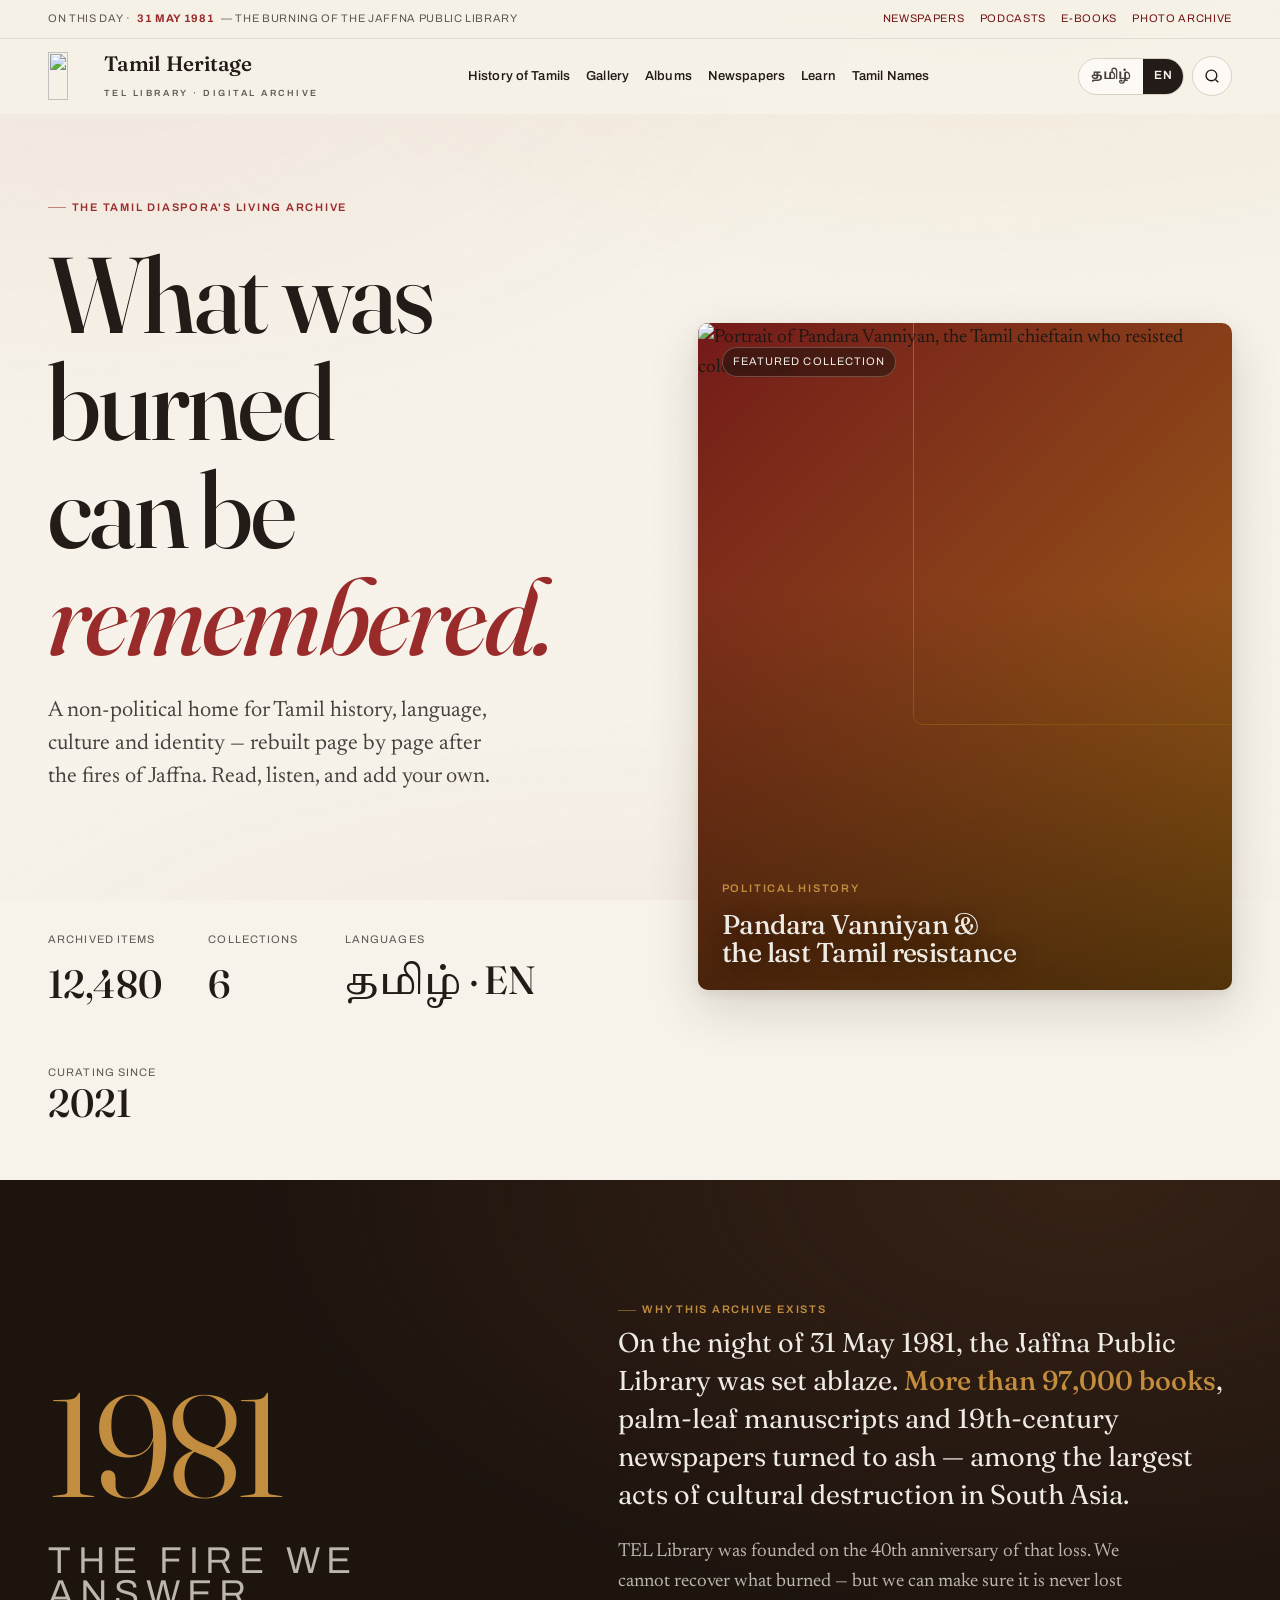
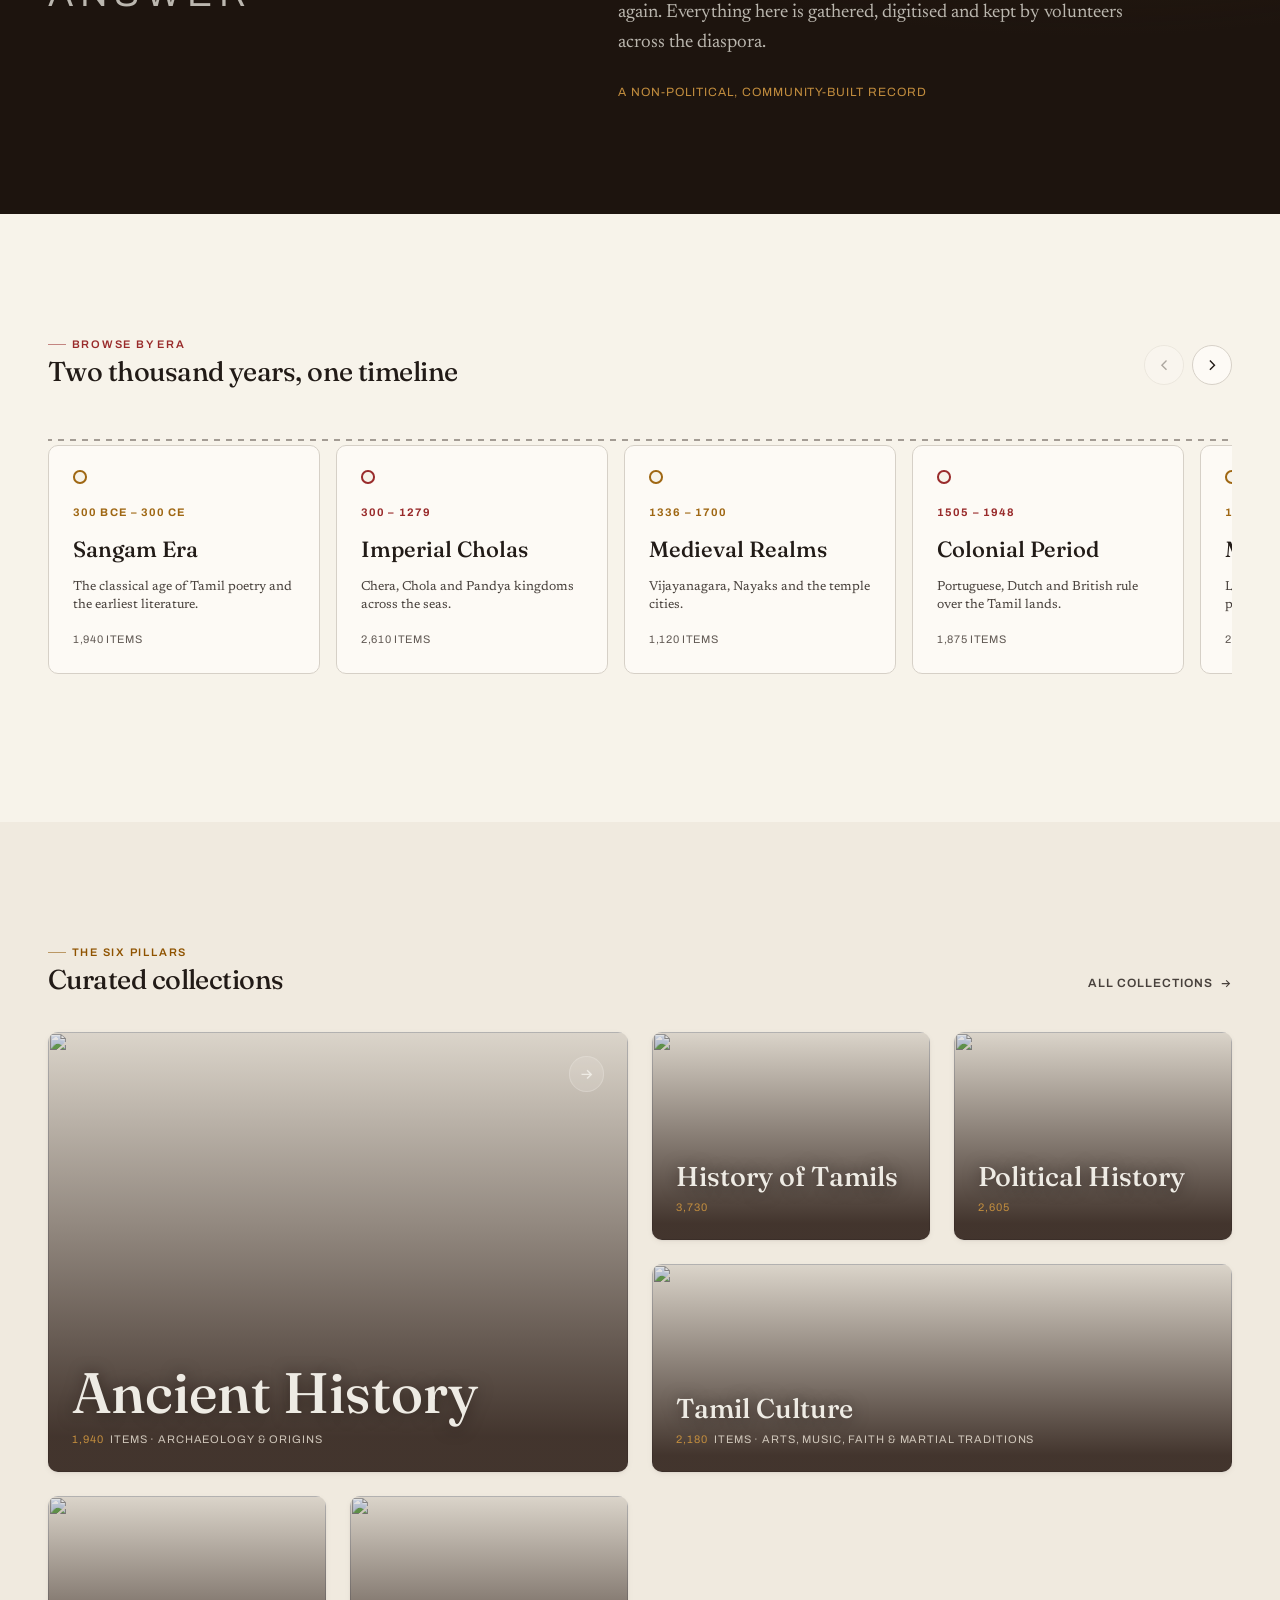
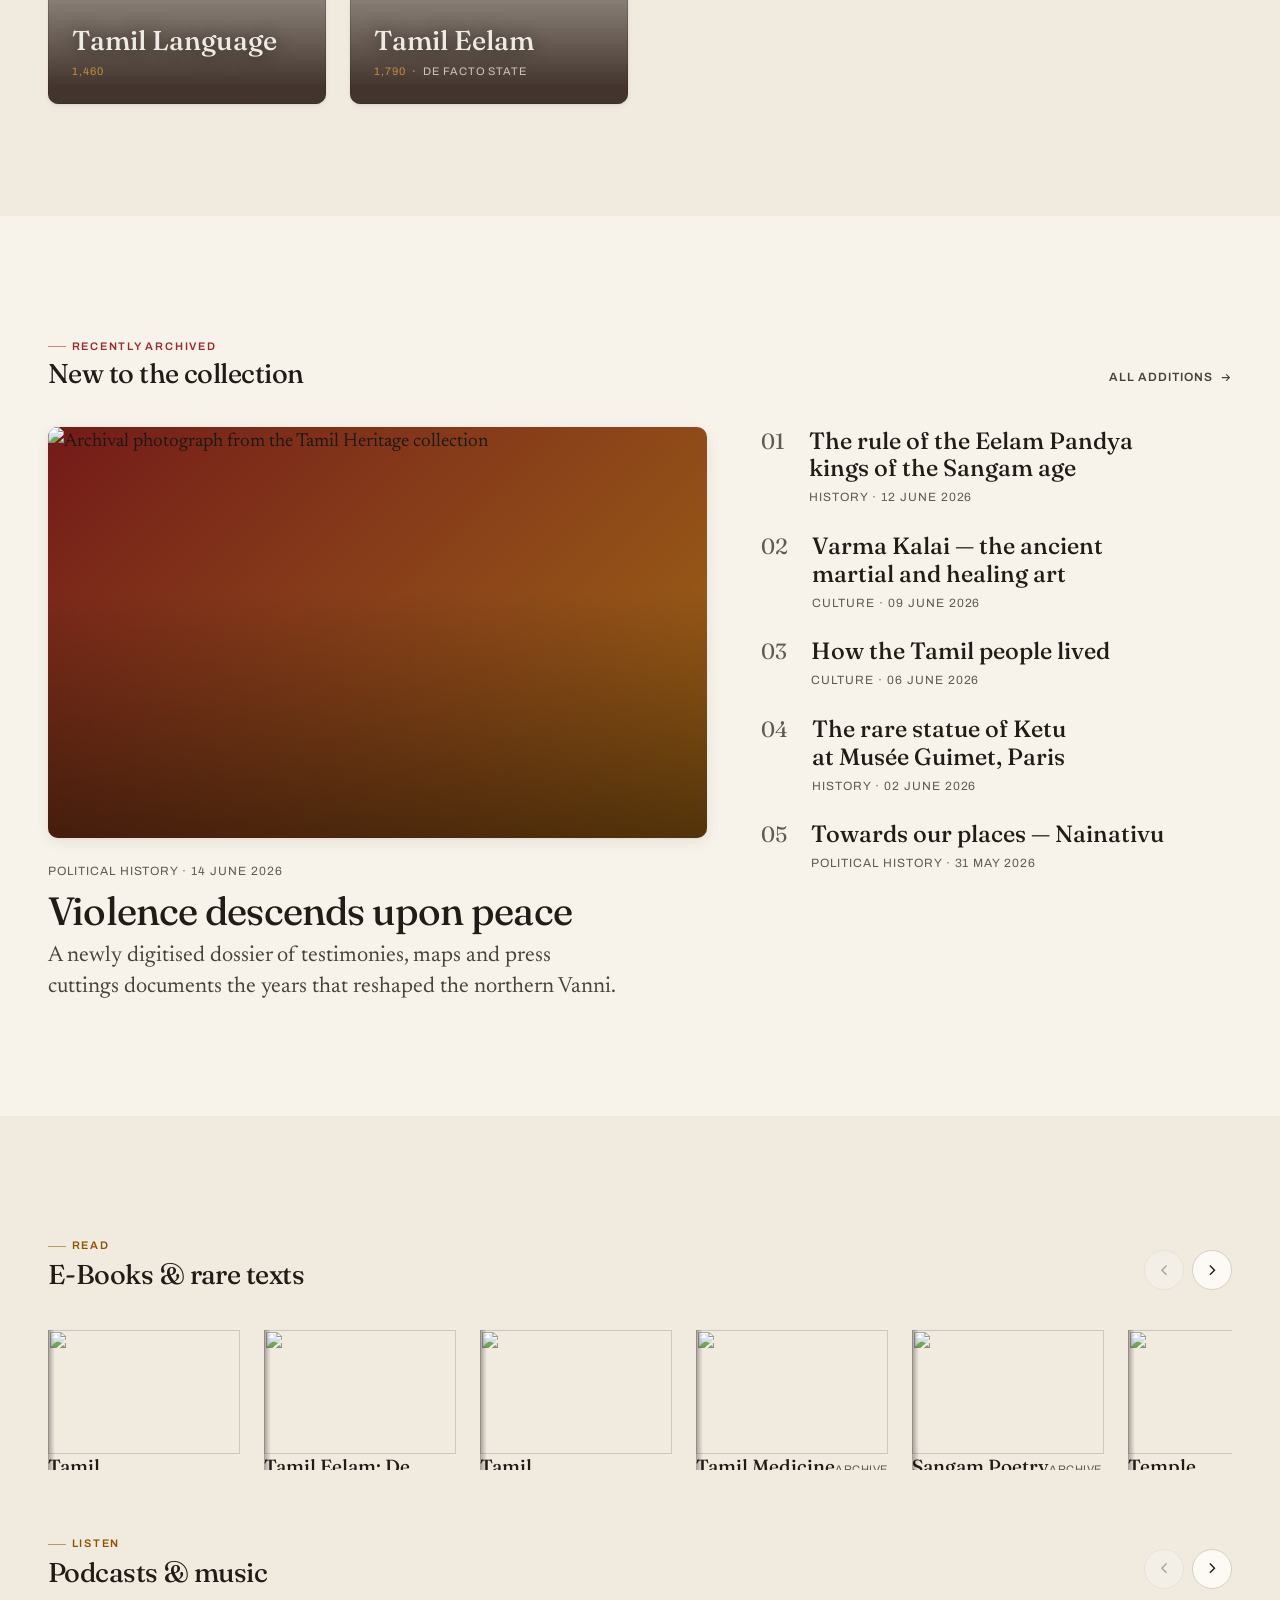
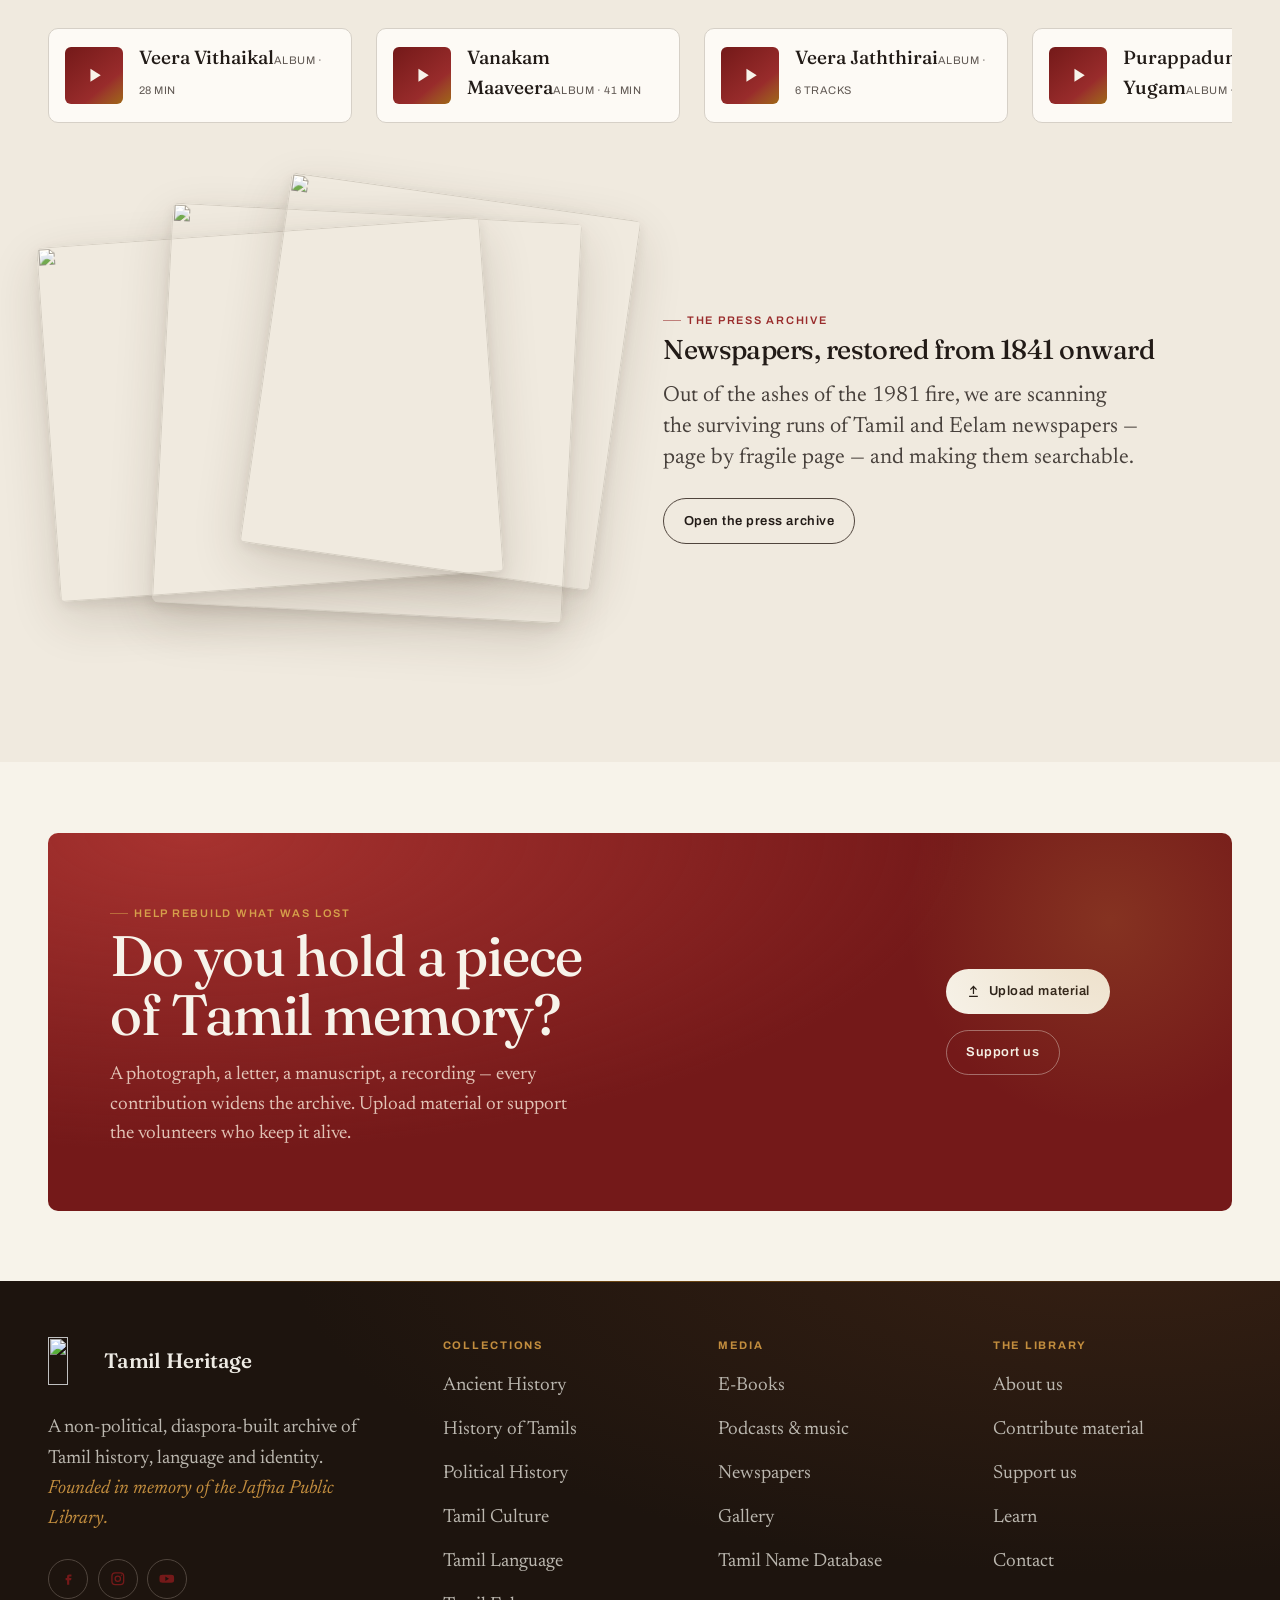
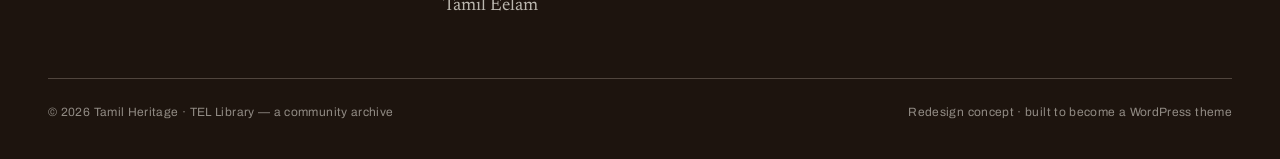
==== index.html @ 6fec3787 "feat: modern bilingual redesign of the Tamil Heritage archive - 8-page static prototype: home, artic" ====
<!DOCTYPE html>
<html lang="en">
<head>
<meta charset="UTF-8" />
<meta name="viewport" content="width=device-width, initial-scale=1" />
<title>Tamil Heritage — A Living Archive of Tamil Memory</title>
<meta name="description" content="TEL Library — the Tamil diaspora's digital archive of history, language, culture and identity. Rebuilding what was lost." />
<link rel="icon" href="https://telibrary.com/wp-content/uploads/2020/08/favicon.png" />

<link rel="preconnect" href="https://fonts.googleapis.com" />
<link rel="preconnect" href="https://fonts.gstatic.com" crossorigin />
<link href="https://fonts.googleapis.com/css2?family=Fraunces:ital,opsz,wght@0,9..144,300..600;1,9..144,300..600&family=Newsreader:ital,opsz,wght@0,6..72,300..500;1,6..72,300..500&family=Archivo:wght@500;600;700&family=Tiro+Tamil:ital@0;1&family=Catamaran:wght@400;500;600;700&display=swap" rel="stylesheet" />

<link rel="stylesheet" href="styles/tokens.css" />
<link rel="stylesheet" href="styles/typography.css" />
<link rel="stylesheet" href="styles/global.css" />
<link rel="stylesheet" href="styles/header.css" />
<link rel="stylesheet" href="styles/hero.css" />
<link rel="stylesheet" href="styles/timeline.css" />
<link rel="stylesheet" href="styles/collections.css" />
<link rel="stylesheet" href="styles/media.css" />
<link rel="stylesheet" href="styles/footer.css" />
<link rel="stylesheet" href="styles/i18n.css" />
</head>
<body data-title-key="home.title">
<a class="skip-link" href="#main">Skip to content</a>

<!-- ================= HEADER ================= -->
<header class="site-header" data-header>
  <div class="topbar">
    <div class="wrap-wide topbar__inner">
      <span class="topbar__today" data-i18n="topbar.today">On this day · <time datetime="1981-05-31">31 May 1981</time> — The burning of the Jaffna Public Library</span>
      <nav class="topbar__links" aria-label="Utility">
        <a href="newspapers.html" data-i18n="topbar.news">Newspapers</a>
        <a href="albums.html" data-i18n="topbar.pods">Podcasts</a>
        <a href="#" data-i18n="topbar.ebooks">E-Books</a>
        <a href="gallery.html" data-i18n="topbar.photos">Photo Archive</a>
      </nav>
    </div>
  </div>

  <div class="wrap-wide">
    <nav class="nav" aria-label="Primary">
      <a class="brand" href="index.html" aria-label="Tamil Heritage — home">
        <img class="brand__mark" src="https://telibrary.com/wp-content/uploads/2020/08/favicon.png" alt="" width="96" height="103" />
        <span>
          <span class="brand__name">Tamil&nbsp;Heritage</span>
          <span class="brand__sub" data-i18n="brand.sub">TEL Library · Digital Archive</span>
        </span>
      </a>

      <ul class="nav__menu" id="primary-menu" data-menu>
        <li><a class="nav__link" href="archive.html" data-i18n="nav.history">History of Tamils</a></li>
        <li><a class="nav__link" href="gallery.html" data-i18n="nav.gallery">Gallery</a></li>
        <li><a class="nav__link" href="albums.html" data-i18n="nav.albums">Albums</a></li>
        <li><a class="nav__link" href="newspapers.html" data-i18n="nav.news">Newspapers</a></li>
        <li><a class="nav__link" href="learn.html" data-i18n="nav.learn">Learn</a></li>
        <li><a class="nav__link" href="names.html" data-i18n="nav.names">Tamil&nbsp;Names</a></li>
      </ul>

      <div class="nav__tools">
        <div class="lang" data-lang aria-label="Language">
          <button type="button" data-set="ta" lang="ta" aria-pressed="false">தமிழ்</button>
          <button type="button" data-set="en" class="is-active" aria-pressed="true">EN</button>
        </div>
        <button class="icon-btn" type="button" aria-label="Search">
          <svg aria-hidden="true" focusable="false" viewBox="0 0 24 24" fill="none" stroke="currentColor" stroke-width="1.8"><circle cx="11" cy="11" r="7"/><path d="m20 20-3.5-3.5"/></svg>
        </button>
        <button class="icon-btn nav__burger" type="button" data-burger aria-label="Menu" aria-expanded="false" aria-controls="primary-menu">
          <svg aria-hidden="true" focusable="false" viewBox="0 0 24 24" fill="none" stroke="currentColor" stroke-width="1.8"><path d="M4 7h16M4 12h16M4 17h16"/></svg>
        </button>
      </div>
    </nav>
  </div>
</header>
<div class="nav-scrim" data-scrim aria-hidden="true"></div>

<main id="main">

  <!-- ================= HERO ================= -->
  <section class="hero" aria-labelledby="hero-heading">
    <div class="wrap-wide hero__grid">
      <div class="hero__content">
        <p class="kicker hero__eyebrow" data-reveal data-i18n="hero.kicker">The Tamil diaspora's living archive</p>
        <h1 class="hero__title" id="hero-heading" data-reveal data-reveal-delay="60" data-i18n="hero.title">What was burned<br />can be <span class="accent">remembered.</span></h1>
        <p class="hero__lede" data-reveal data-reveal-delay="140" data-i18n="hero.lede">A non-political home for Tamil history, language, culture and identity — rebuilt page by page after the fires of Jaffna. Read, listen, and add your own.</p>
        <div class="hero__actions" data-reveal data-reveal-delay="200">
          <a class="btn btn--maroon" href="archive.html">
            <span data-i18n="hero.cta1">Explore the archive</span>
            <svg aria-hidden="true" focusable="false" viewBox="0 0 24 24" fill="none" stroke="currentColor" stroke-width="2"><path d="M5 12h14M13 6l6 6-6 6"/></svg>
          </a>
          <a class="btn btn--ghost" href="#contribute" data-i18n="hero.cta2">Contribute material</a>
        </div>
        <dl class="hero__stats" data-reveal data-reveal-delay="260">
          <div class="stat"><dt class="stat__label" data-i18n="stat.items">Archived items</dt><dd class="stat__num">12,480</dd></div>
          <div class="stat"><dt class="stat__label" data-i18n="stat.coll">Collections</dt><dd class="stat__num">6</dd></div>
          <div class="stat"><dt class="stat__label" data-i18n="stat.langs">Languages</dt><dd class="stat__num"><span lang="ta">தமிழ்</span> · EN</dd></div>
          <div class="stat"><dt class="stat__label" data-i18n="stat.since">Curating since</dt><dd class="stat__num">2021</dd></div>
        </dl>
      </div>

      <figure class="hero__feature" data-reveal data-reveal-delay="120">
        <div class="fig hero__fig">
          <span class="hero__badge" data-i18n="hero.badge">Featured collection</span>
          <img src="https://telibrary.com/wp-content/uploads/2025/10/Pandaravanniyan-1024x703.png"
               alt="Portrait of Pandara Vanniyan, the Tamil chieftain who resisted colonial rule"
               width="1024" height="703" fetchpriority="high" />
          <figcaption class="hero__caption">
            <span class="kicker kicker--bare" data-i18n="hero.feat.kicker">Political History</span>
            <h2 data-i18n="hero.feat.title">Pandara Vanniyan &amp; the last Tamil resistance</h2>
          </figcaption>
        </div>
      </figure>
    </div>
  </section>

  <!-- ================= MISSION / ORIGIN ================= -->
  <section class="section band-ink mission" aria-labelledby="mission-heading">
    <div class="wrap mission__inner">
      <p class="mission__year" aria-hidden="true">1981<span data-i18n="mission.sub">The fire we answer</span></p>
      <div>
        <p class="kicker" style="color:var(--ochre)" data-i18n="mission.kicker">Why this archive exists</p>
        <blockquote class="mission__quote" id="mission-heading" data-reveal data-i18n="mission.quote">
          On the night of 31 May 1981, the Jaffna Public Library was set ablaze.
          <strong>More than 97,000 books</strong>, palm-leaf manuscripts and 19th-century
          newspapers turned to ash — among the largest acts of cultural destruction in South Asia.
        </blockquote>
        <p class="mission__text" data-reveal data-reveal-delay="120" data-i18n="mission.text">
          TEL Library was founded on the 40th anniversary of that loss. We cannot recover
          what burned — but we can make sure it is never lost again. Everything here is
          gathered, digitised and kept by volunteers across the diaspora.
        </p>
        <p class="mission__cite" data-reveal data-reveal-delay="180" data-i18n="mission.cite">A non-political, community-built record</p>
      </div>
    </div>
  </section>

  <!-- ================= TIMELINE ================= -->
  <section class="section timeline wrap-wide" aria-labelledby="timeline-heading">
    <div class="section-head timeline__head">
      <div>
        <p class="kicker" data-i18n="tl.kicker">Browse by era</p>
        <h2 class="section-head__title" id="timeline-heading" data-i18n="tl.title">Two thousand years, one timeline</h2>
      </div>
      <div class="timeline__controls">
        <button class="icon-btn" type="button" data-rail-prev="eras" aria-label="Earlier eras"><svg aria-hidden="true" focusable="false" viewBox="0 0 24 24" fill="none" stroke="currentColor" stroke-width="1.8"><path d="M15 6l-6 6 6 6"/></svg></button>
        <button class="icon-btn" type="button" data-rail-next="eras" aria-label="Later eras"><svg aria-hidden="true" focusable="false" viewBox="0 0 24 24" fill="none" stroke="currentColor" stroke-width="1.8"><path d="M9 6l6 6-6 6"/></svg></button>
      </div>
    </div>

    <div class="timeline__track" data-rail="eras" tabindex="0" aria-label="Chronology of Tamil history">
      <span class="timeline__rail" aria-hidden="true"></span>
      <a class="era" href="archive.html"><span class="era__dot"></span><span class="era__years">300 BCE – 300 CE</span><span class="era__name" data-i18n="era.sangam.n">Sangam Era</span><span class="era__desc" data-i18n="era.sangam.d">The classical age of Tamil poetry and the earliest literature.</span><span class="era__count">1,940 <span data-i18n="era.items">items</span></span></a>
      <a class="era" href="archive.html"><span class="era__dot"></span><span class="era__years">300 – 1279</span><span class="era__name" data-i18n="era.chola.n">Imperial Cholas</span><span class="era__desc" data-i18n="era.chola.d">Chera, Chola and Pandya kingdoms across the seas.</span><span class="era__count">2,610 <span data-i18n="era.items">items</span></span></a>
      <a class="era" href="archive.html"><span class="era__dot"></span><span class="era__years">1336 – 1700</span><span class="era__name" data-i18n="era.med.n">Medieval Realms</span><span class="era__desc" data-i18n="era.med.d">Vijayanagara, Nayaks and the temple cities.</span><span class="era__count">1,120 <span data-i18n="era.items">items</span></span></a>
      <a class="era" href="archive.html"><span class="era__dot"></span><span class="era__years">1505 – 1948</span><span class="era__name" data-i18n="era.col.n">Colonial Period</span><span class="era__desc" data-i18n="era.col.d">Portuguese, Dutch and British rule over the Tamil lands.</span><span class="era__count">1,875 <span data-i18n="era.items">items</span></span></a>
      <a class="era" href="archive.html"><span class="era__dot"></span><span class="era__years">1948 – present</span><span class="era__name" data-i18n="era.modern.n">Modern Tamil Nadu</span><span class="era__desc" data-i18n="era.modern.d">Language movements, cinema, politics and renaissance.</span><span class="era__count">2,330 <span data-i18n="era.items">items</span></span></a>
      <a class="era" href="archive.html"><span class="era__dot"></span><span class="era__years">1976 – 2009</span><span class="era__name" data-i18n="era.eelam.n">Tamil Eelam</span><span class="era__desc" data-i18n="era.eelam.d">The de facto state, the conflict and the diaspora.</span><span class="era__count">2,605 <span data-i18n="era.items">items</span></span></a>
    </div>
  </section>

  <!-- ================= COLLECTIONS (BENTO) ================= -->
  <section class="section band-paper-2" aria-labelledby="coll-heading">
    <div class="wrap-wide">
      <div class="section-head">
        <div>
          <p class="kicker kicker--ochre" data-i18n="coll.kicker">The six pillars</p>
          <h2 class="section-head__title" id="coll-heading" data-i18n="coll.title">Curated collections</h2>
        </div>
        <a class="see-all" href="archive.html"><span data-i18n="coll.all">All collections</span><svg aria-hidden="true" focusable="false" viewBox="0 0 24 24" fill="none" stroke="currentColor" stroke-width="2"><path d="M5 12h14M13 6l6 6-6 6"/></svg></a>
      </div>

      <div class="collections">
        <a class="coll coll--feature" href="archive.html" data-reveal>
          <span class="coll__bg"><img src="https://telibrary.com/wp-content/uploads/2025/05/te1-1024x683.jpg" alt="" loading="lazy" width="1024" height="683" /></span>
          <span class="coll__arrow"><svg aria-hidden="true" focusable="false" viewBox="0 0 24 24" fill="none" stroke="currentColor" stroke-width="2"><path d="M5 12h14M13 6l6 6-6 6"/></svg></span>
          <span class="coll__name" data-i18n="coll.ancient.n">Ancient History</span>
          <span class="coll__meta"><span class="coll__count">1,940</span> <span data-i18n="coll.ancient.m">items · Archaeology &amp; origins</span></span>
        </a>
        <a class="coll" href="archive.html" data-reveal data-reveal-delay="80">
          <span class="coll__bg"><img src="https://telibrary.com/wp-content/uploads/2025/06/te1-10-1024x683.jpg" alt="" loading="lazy" width="1024" height="683" /></span>
          <span class="coll__name" data-i18n="coll.history.n">History of Tamils</span>
          <span class="coll__meta"><span class="coll__count">3,730</span></span>
        </a>
        <a class="coll" href="archive.html" data-reveal data-reveal-delay="120">
          <span class="coll__bg"><img src="https://telibrary.com/wp-content/uploads/2022/03/te-defacto.jpg" alt="" loading="lazy" width="900" height="600" /></span>
          <span class="coll__name" data-i18n="coll.political.n">Political History</span>
          <span class="coll__meta"><span class="coll__count">2,605</span></span>
        </a>
        <a class="coll coll--wide" href="archive.html" data-reveal data-reveal-delay="160">
          <span class="coll__bg"><img src="https://telibrary.com/wp-content/uploads/2022/03/mathangal.jpg" alt="" loading="lazy" width="900" height="600" /></span>
          <span class="coll__name" data-i18n="coll.culture.n">Tamil Culture</span>
          <span class="coll__meta"><span class="coll__count">2,180</span> <span data-i18n="coll.culture.m">items · Arts, music, faith &amp; martial traditions</span></span>
        </a>
        <a class="coll" href="archive.html" data-reveal data-reveal-delay="120">
          <span class="coll__bg"><img src="https://telibrary.com/wp-content/uploads/2026/01/te2-2-1024x683.jpg" alt="" loading="lazy" width="1024" height="683" /></span>
          <span class="coll__name" data-i18n="coll.language.n">Tamil Language</span>
          <span class="coll__meta"><span class="coll__count">1,460</span></span>
        </a>
        <a class="coll" href="archive.html" data-reveal data-reveal-delay="80">
          <span class="coll__bg"><img src="https://telibrary.com/wp-content/uploads/2022/03/geo.jpg" alt="" loading="lazy" width="900" height="600" /></span>
          <span class="coll__name" data-i18n="coll.eelam.n">Tamil Eelam</span>
          <span class="coll__meta"><span class="coll__count">1,790</span> · <span data-i18n="coll.eelam.m">De facto state</span></span>
        </a>
      </div>
    </div>
  </section>

  <!-- ================= LATEST ADDITIONS ================= -->
  <section class="section wrap-wide latest" aria-labelledby="latest-heading">
    <div class="section-head">
      <div>
        <p class="kicker" data-i18n="latest.kicker">Recently archived</p>
        <h2 class="section-head__title" id="latest-heading" data-i18n="latest.title">New to the collection</h2>
      </div>
      <a class="see-all" href="archive.html"><span data-i18n="latest.all">All additions</span><svg aria-hidden="true" focusable="false" viewBox="0 0 24 24" fill="none" stroke="currentColor" stroke-width="2"><path d="M5 12h14M13 6l6 6-6 6"/></svg></a>
    </div>

    <div class="latest__grid">
      <a class="latest-lead hovers" href="article.html" data-reveal>
        <div class="fig"><img src="https://telibrary.com/wp-content/uploads/2026/01/te2-2-768x512.jpg" alt="Archival photograph from the Tamil Heritage collection" loading="lazy" width="768" height="512" /></div>
        <p class="meta" data-i18n="latest.lead.k">Political History · 14 June 2026</p>
        <h3 data-i18n="latest.lead.t">Violence descends upon peace</h3>
        <p class="dek" data-i18n="latest.lead.d">A newly digitised dossier of testimonies, maps and press cuttings documents the years that reshaped the northern Vanni.</p>
      </a>

      <ol class="latest-list">
        <li><a class="latest-item" href="article.html"><span class="latest-item__no">01</span><span><h4 data-i18n="latest.1">The rule of the Eelam Pandya kings of the Sangam age</h4><p class="meta" data-i18n="latest.1m">History · 12 June 2026</p></span></a></li>
        <li><a class="latest-item" href="article.html"><span class="latest-item__no">02</span><span><h4 data-i18n="latest.2">Varma Kalai — the ancient martial and healing art</h4><p class="meta" data-i18n="latest.2m">Culture · 09 June 2026</p></span></a></li>
        <li><a class="latest-item" href="article.html"><span class="latest-item__no">03</span><span><h4 data-i18n="latest.3">How the Tamil people lived</h4><p class="meta" data-i18n="latest.3m">Culture · 06 June 2026</p></span></a></li>
        <li><a class="latest-item" href="article.html"><span class="latest-item__no">04</span><span><h4 data-i18n="latest.4">The rare statue of Ketu at Musée Guimet, Paris</h4><p class="meta" data-i18n="latest.4m">History · 02 June 2026</p></span></a></li>
        <li><a class="latest-item" href="article.html"><span class="latest-item__no">05</span><span><h4 data-i18n="latest.5">Towards our places — Nainativu</h4><p class="meta" data-i18n="latest.5m">Political History · 31 May 2026</p></span></a></li>
      </ol>
    </div>
  </section>

  <!-- ================= MEDIA SHELVES ================= -->
  <section class="section band-paper-2" aria-labelledby="media-heading">
    <div class="wrap-wide">
      <h2 class="visually-hidden" id="media-heading">Media library</h2>

      <!-- E-books -->
      <div class="shelf">
        <div class="section-head">
          <div><p class="kicker kicker--ochre" data-i18n="media.read.k">Read</p><h3 class="section-head__title" data-i18n="media.read.t">E-Books &amp; rare texts</h3></div>
          <div class="timeline__controls">
            <button class="icon-btn" type="button" data-rail-prev="books" aria-label="Previous books"><svg aria-hidden="true" focusable="false" viewBox="0 0 24 24" fill="none" stroke="currentColor" stroke-width="1.8"><path d="M15 6l-6 6 6 6"/></svg></button>
            <button class="icon-btn" type="button" data-rail-next="books" aria-label="More books"><svg aria-hidden="true" focusable="false" viewBox="0 0 24 24" fill="none" stroke="currentColor" stroke-width="1.8"><path d="M9 6l6 6-6 6"/></svg></button>
          </div>
        </div>
        <div class="rail" data-rail="books" tabindex="0" aria-label="E-books">
          <a class="book" href="article.html"><span class="book__cover"><img src="https://telibrary.com/wp-content/uploads/2022/03/mathangal.jpg" alt="" loading="lazy" /></span><span class="book__title" data-i18n="book.1.t">Tamil Genocide</span><span class="book__author" data-i18n="book.author">Archive Series</span></a>
          <a class="book" href="article.html"><span class="book__cover"><img src="https://telibrary.com/wp-content/uploads/2022/03/te-defacto.jpg" alt="" loading="lazy" /></span><span class="book__title" data-i18n="book.2.t">Tamil Eelam: De Facto State</span><span class="book__author" data-i18n="book.author">Archive Series</span></a>
          <a class="book" href="article.html"><span class="book__cover"><img src="https://telibrary.com/wp-content/uploads/2026/01/4-3.jpeg" alt="" loading="lazy" /></span><span class="book__title" data-i18n="book.3.t">Tamil Literature</span><span class="book__author" data-i18n="book.author">Archive Series</span></a>
          <a class="book" href="article.html"><span class="book__cover"><img src="https://telibrary.com/wp-content/uploads/2022/04/5.jpg" alt="" loading="lazy" /></span><span class="book__title" data-i18n="book.4.t">Tamil Medicine</span><span class="book__author" data-i18n="book.author">Archive Series</span></a>
          <a class="book" href="article.html"><span class="book__cover"><img src="https://telibrary.com/wp-content/uploads/2022/04/10.jpg" alt="" loading="lazy" /></span><span class="book__title" data-i18n="book.5.t">Sangam Poetry</span><span class="book__author" data-i18n="book.author">Archive Series</span></a>
          <a class="book" href="article.html"><span class="book__cover"><img src="https://telibrary.com/wp-content/uploads/2022/03/2-1.jpg" alt="" loading="lazy" /></span><span class="book__title" data-i18n="book.6.t">Temple Inscriptions</span><span class="book__author" data-i18n="book.author">Archive Series</span></a>
        </div>
      </div>

      <!-- Audio -->
      <div class="shelf">
        <div class="section-head">
          <div><p class="kicker kicker--ochre" data-i18n="media.listen.k">Listen</p><h3 class="section-head__title" data-i18n="media.listen.t">Podcasts &amp; music</h3></div>
          <div class="timeline__controls">
            <button class="icon-btn" type="button" data-rail-prev="audio" aria-label="Previous audio"><svg aria-hidden="true" focusable="false" viewBox="0 0 24 24" fill="none" stroke="currentColor" stroke-width="1.8"><path d="M15 6l-6 6 6 6"/></svg></button>
            <button class="icon-btn" type="button" data-rail-next="audio" aria-label="More audio"><svg aria-hidden="true" focusable="false" viewBox="0 0 24 24" fill="none" stroke="currentColor" stroke-width="1.8"><path d="M9 6l6 6-6 6"/></svg></button>
          </div>
        </div>
        <div class="rail" data-rail="audio" tabindex="0" aria-label="Podcasts and music">
          <a class="audio" href="article.html"><span class="audio__art"><svg aria-hidden="true" focusable="false" viewBox="0 0 24 24" fill="currentColor"><path d="M8 5v14l11-7z"/></svg></span><span><span class="audio__title" data-i18n="audio.1">Veera Vithaikal</span><span class="audio__sub"><span data-i18n="audio.sub">Album</span> · 28 min</span></span></a>
          <a class="audio" href="article.html"><span class="audio__art"><svg aria-hidden="true" focusable="false" viewBox="0 0 24 24" fill="currentColor"><path d="M8 5v14l11-7z"/></svg></span><span><span class="audio__title" data-i18n="audio.2">Vanakam Maaveera</span><span class="audio__sub"><span data-i18n="audio.sub">Album</span> · 41 min</span></span></a>
          <a class="audio" href="article.html"><span class="audio__art"><svg aria-hidden="true" focusable="false" viewBox="0 0 24 24" fill="currentColor"><path d="M8 5v14l11-7z"/></svg></span><span><span class="audio__title" data-i18n="audio.3">Veera Jaththirai</span><span class="audio__sub"><span data-i18n="audio.sub">Album</span> · 6 tracks</span></span></a>
          <a class="audio" href="article.html"><span class="audio__art"><svg aria-hidden="true" focusable="false" viewBox="0 0 24 24" fill="currentColor"><path d="M8 5v14l11-7z"/></svg></span><span><span class="audio__title" data-i18n="audio.4">Purappadum Puthu Yugam</span><span class="audio__sub"><span data-i18n="audio.sub">Album</span> · 19 min</span></span></a>
        </div>
      </div>

      <!-- Newspapers feature -->
      <div class="shelf">
        <div class="press">
          <div class="press__stack" aria-hidden="true">
            <span class="press__sheet"><img src="https://telibrary.com/wp-content/uploads/2025/04/1-768x358.png" alt="" loading="lazy" /></span>
            <span class="press__sheet"><img src="https://telibrary.com/wp-content/uploads/2025/05/te1-768x512.jpg" alt="" loading="lazy" /></span>
            <span class="press__sheet"><img src="https://telibrary.com/wp-content/uploads/2026/01/te2-2-768x512.jpg" alt="" loading="lazy" /></span>
          </div>
          <div>
            <p class="kicker" data-i18n="press.k">The press archive</p>
            <h3 class="section-head__title" data-i18n="press.t">Newspapers, restored from 1841 onward</h3>
            <p class="dek" style="margin-block:1rem 1.5rem;max-inline-size:46ch" data-i18n="press.d">
              Out of the ashes of the 1981 fire, we are scanning the surviving runs of Tamil
              and Eelam newspapers — page by fragile page — and making them searchable.
            </p>
            <a class="btn btn--ghost" href="archive.html" data-i18n="press.btn">Open the press archive</a>
          </div>
        </div>
      </div>
    </div>
  </section>

  <!-- ================= CONTRIBUTE ================= -->
  <section class="section-tight wrap" id="contribute" aria-labelledby="contribute-heading">
    <div class="contribute" data-reveal>
      <div>
        <p class="kicker" data-i18n="contrib.k">Help rebuild what was lost</p>
        <h2 class="contribute__title" id="contribute-heading" data-i18n="contrib.t">Do you hold a piece of Tamil memory?</h2>
        <p class="contribute__text" data-i18n="contrib.d">
          A photograph, a letter, a manuscript, a recording — every contribution widens the
          archive. Upload material or support the volunteers who keep it alive.
        </p>
      </div>
      <div class="contribute__actions">
        <a class="btn btn--on-dark" href="#">
          <svg aria-hidden="true" focusable="false" viewBox="0 0 24 24" fill="none" stroke="currentColor" stroke-width="2"><path d="M12 16V4M7 9l5-5 5 5M5 20h14"/></svg>
          <span data-i18n="contrib.up">Upload material</span>
        </a>
        <a class="btn btn--ghost" href="#" style="--btn-fg:var(--paper);border-color:oklch(94% 0.01 85 / 0.4)" data-i18n="contrib.sup">Support us</a>
      </div>
    </div>
  </section>

</main>

<!-- ================= FOOTER ================= -->
<footer class="site-footer">
  <div class="wrap-wide footer__grid">
    <div class="footer__brand">
      <a class="brand" href="index.html">
        <img class="brand__mark" src="https://telibrary.com/wp-content/uploads/2020/08/favicon.png" alt="" width="96" height="103" />
        <span class="brand__name" style="color:var(--on-dark)">Tamil Heritage</span>
      </a>
      <p class="footer__mission" data-i18n="foot.mission">A non-political, diaspora-built archive of Tamil history, language and identity. <em>Founded in memory of the Jaffna Public Library.</em></p>
      <div class="footer__social">
        <a href="#" aria-label="Facebook"><svg aria-hidden="true" focusable="false" viewBox="0 0 24 24" fill="currentColor"><path d="M14 9h3V6h-3c-2 0-3 1-3 3v2H9v3h2v6h3v-6h2.5l.5-3H14V9z"/></svg></a>
        <a href="#" aria-label="Instagram"><svg aria-hidden="true" focusable="false" viewBox="0 0 24 24" fill="none" stroke="currentColor" stroke-width="1.8"><rect x="4" y="4" width="16" height="16" rx="4.5"/><circle cx="12" cy="12" r="3.6"/><circle cx="17" cy="7" r="1" fill="currentColor" stroke="none"/></svg></a>
        <a href="#" aria-label="YouTube"><svg aria-hidden="true" focusable="false" viewBox="0 0 24 24" fill="currentColor"><path d="M22 12c0-2.3-.2-3.5-.5-4-.3-.6-.9-1-1.5-1.2C18.6 6.5 12 6.5 12 6.5s-6.6 0-8 .3C3.4 7 2.8 7.4 2.5 8c-.3.5-.5 1.7-.5 4s.2 3.5.5 4c.3.6.9 1 1.5 1.2 1.4.3 8 .3 8 .3s6.6 0 8-.3c.6-.2 1.2-.6 1.5-1.2.3-.5.5-1.7.5-4zM10 15V9l5 3-5 3z"/></svg></a>
      </div>
    </div>

    <nav class="footer__col" aria-label="Collections">
      <h4 data-i18n="foot.coll">Collections</h4>
      <ul>
        <li><a href="archive.html" data-i18n="coll.ancient.n">Ancient History</a></li>
        <li><a href="archive.html" data-i18n="coll.history.n">History of Tamils</a></li>
        <li><a href="archive.html" data-i18n="coll.political.n">Political History</a></li>
        <li><a href="archive.html" data-i18n="coll.culture.n">Tamil Culture</a></li>
        <li><a href="archive.html" data-i18n="coll.language.n">Tamil Language</a></li>
        <li><a href="archive.html" data-i18n="coll.eelam.n">Tamil Eelam</a></li>
      </ul>
    </nav>

    <nav class="footer__col" aria-label="Media">
      <h4 data-i18n="foot.media">Media</h4>
      <ul>
        <li><a href="#" data-i18n="topbar.ebooks">E-Books</a></li>
        <li><a href="albums.html" data-i18n="media.listen.t">Podcasts &amp; Music</a></li>
        <li><a href="newspapers.html" data-i18n="nav.news">Newspapers</a></li>
        <li><a href="gallery.html" data-i18n="nav.gallery">Photo Archive</a></li>
        <li><a href="names.html" data-i18n="foot.names">Tamil Name Database</a></li>
      </ul>
    </nav>

    <nav class="footer__col" aria-label="About">
      <h4 data-i18n="foot.lib">The Library</h4>
      <ul>
        <li><a href="#" data-i18n="foot.about">About us</a></li>
        <li><a href="#contribute" data-i18n="foot.contrib">Contribute material</a></li>
        <li><a href="#" data-i18n="contrib.sup">Support us</a></li>
        <li><a href="learn.html" data-i18n="nav.learn">Learn</a></li>
        <li><a href="#" data-i18n="foot.contact">Contact</a></li>
      </ul>
    </nav>
  </div>

  <div class="wrap-wide footer__bottom">
    <span data-i18n="foot.bottom1">© 2026 Tamil Heritage · TEL Library — a community archive</span>
    <span data-i18n="foot.bottom2">Redesign concept · built to become a WordPress theme</span>
  </div>
</footer>

<script src="scripts/i18n.js" defer></script>
<script src="scripts/nav.js" defer></script>
<script src="scripts/rail.js" defer></script>
<script src="scripts/reveal.js" defer></script>
</body>
</html>
---- styles/tokens.css ----
/* ============================================================
   TEL Library — Design Tokens
   Direction: "Digital archive / editorial museum"
   Warm archival paper, deep ink, memorial maroon, heritage ochre.
   ============================================================ */

:root {
  /* ---- Color: surfaces (warm parchment) ---- */
  --paper:        oklch(96.5% 0.013 85);   /* base background */
  --paper-2:      oklch(93.8% 0.016 82);   /* recessed band */
  --paper-3:      oklch(91.5% 0.018 80);   /* deeper band */
  --raised:       oklch(98.6% 0.008 88);   /* cards / raised */
  --ink-surface:  oklch(20% 0.018 55);     /* dark editorial band */
  /* translucent parchment for sticky / blurred surfaces */
  --paper-82:     oklch(96.5% 0.013 85 / 0.82);
  --paper-92:     oklch(96.5% 0.013 85 / 0.92);
  --paper-94:     oklch(96.5% 0.013 85 / 0.94);

  /* ---- Color: ink (text) ---- */
  --ink:        oklch(23% 0.014 55);   /* primary text */
  --ink-soft:   oklch(38% 0.013 55);   /* secondary text */
  --ink-faint:  oklch(47% 0.013 55);   /* meta / captions (AA-safe on recessed) */
  --on-dark:    oklch(94% 0.010 85);   /* text on ink surfaces */
  --on-dark-soft: oklch(78% 0.012 80);

  /* ---- Color: lines ---- */
  --line:       oklch(86% 0.014 75);
  --line-soft:  oklch(90% 0.012 78);
  --line-dark:  oklch(40% 0.02 60);

  /* ---- Color: accents (semantic) ---- */
  --maroon:      oklch(46% 0.145 25);  /* memorial / primary */
  --maroon-deep: oklch(37% 0.125 26);
  --maroon-tint: oklch(94% 0.030 30);
  --ochre:       oklch(68% 0.115 74);  /* heritage / media — fills */
  --ochre-deep:  oklch(56% 0.115 70);
  --ochre-label: oklch(50% 0.12 68);   /* ochre TEXT — AA on parchment */
  --ochre-tint:  oklch(93% 0.038 80);
  --teal-deep:   oklch(38% 0.06 224);  /* name-card male tag */

  /* ---- Typography: families ---- */
  --font-display: "Fraunces", "Hoefler Text", Georgia, serif;
  --font-body:    "Newsreader", Georgia, "Times New Roman", serif;
  --font-ui:      "Archivo", ui-sans-serif, system-ui, sans-serif;
  --font-tamil:    "Tiro Tamil", "Noto Serif Tamil", "Latha", serif;
  --font-tamil-ui: "Catamaran", "Noto Sans Tamil", ui-sans-serif, system-ui, sans-serif;

  /* ---- Typography: fluid scale ---- */
  --text-2xs:  0.6875rem;                                   /* 11px labels */
  --text-xs:   0.75rem;                                     /* 12px */
  --text-sm:   0.8125rem;                                   /* 13px */
  --text-base: clamp(1.0625rem, 1.01rem + 0.28vw, 1.1875rem);
  --text-md:   clamp(1.1875rem, 1.12rem + 0.34vw, 1.375rem);
  --text-card: clamp(1.25rem, 1.15rem + 0.4vw, 1.5rem);     /* card titles: between md & lg */
  --text-lg:   clamp(1.375rem, 1.26rem + 0.55vw, 1.75rem);
  --text-xl:   clamp(1.75rem, 1.5rem + 1.2vw, 2.5rem);
  --text-2xl:  clamp(2.25rem, 1.8rem + 2.2vw, 3.75rem);
  --text-3xl:  clamp(2.75rem, 1.9rem + 4vw, 5.25rem);
  --text-hero: clamp(3rem, 1.6rem + 6.4vw, 7rem);

  /* ---- Typography: leading & tracking ---- */
  --leading-display: 1.0;   /* single-purpose oversize heads */
  --leading-tight: 1.04;    /* multi-line h1/h2 */
  --leading-snug:  1.18;
  --leading-body:  1.62;
  --weight-lede:   400;     /* standfirst / lede on Newsreader */
  /* uppercase-label tracking ladder */
  --tracking-label: 0.16em; /* alias for eyebrow */
  --track-eyebrow: 0.16em;  /* kicker / section eyebrow */
  --track-label:   0.08em;  /* meta, tags, type badges, cite */
  --track-micro:   0.05em;  /* byline, breadcrumb, topbar */
  --tracking-tight: -0.02em;

  /* ---- Measure ---- */
  --measure: 66ch;
  --measure-narrow: 54ch;

  /* ---- Spacing scale ---- */
  --space-3xs: 0.25rem;
  --space-2xs: 0.5rem;
  --space-xs:  0.75rem;
  --space-sm:  1rem;
  --space-md:  1.5rem;
  --space-lg:  2.25rem;
  --space-xl:  3.5rem;
  --space-2xl: 5rem;
  --space-section: clamp(4rem, 3rem + 5vw, 8.5rem);

  /* ---- Layout ---- */
  --header-h:   7rem;    /* sticky stack: topbar 2.4 + nav 4.6 */
  --wrap:       78rem;   /* 1248px */
  --wrap-wide:  86rem;
  --wrap-text:  44rem;   /* reading column */
  --gutter:     clamp(1.25rem, 0.6rem + 3vw, 3rem);

  /* ---- Radius (restrained, archival) ---- */
  --radius-sm: 3px;
  --radius:    6px;
  --radius-lg: 10px;
  --radius-pill: 100px;

  /* ---- Shadows (soft, warm) ---- */
  --shadow-sm:  0 1px 2px oklch(30% 0.03 60 / 0.06), 0 2px 6px oklch(30% 0.03 60 / 0.05);
  --shadow:     0 4px 14px oklch(30% 0.03 60 / 0.08), 0 1px 3px oklch(30% 0.03 60 / 0.06);
  --shadow-lg:  0 18px 50px oklch(28% 0.04 55 / 0.16), 0 4px 12px oklch(28% 0.04 55 / 0.08);
  --shadow-ink: 0 24px 60px oklch(15% 0.03 50 / 0.45);

  /* ---- Archival duotone image treatment (one recipe) ---- */
  --img-filter:       grayscale(0.18) sepia(0.10) contrast(1.04) saturate(0.92);
  --img-filter-hover: grayscale(0) sepia(0) contrast(1.02) saturate(1);

  /* ---- Motion ---- */
  --dur-fast:   160ms;
  --dur:        320ms;
  --dur-slow:   620ms;
  --ease-out:   cubic-bezier(0.16, 1, 0.3, 1);
  --ease-in-out: cubic-bezier(0.65, 0, 0.35, 1);

  /* ---- Z ---- */
  --z-header: 100;
  --z-overlay: 200;
}
---- styles/typography.css ----
/* ============================================================
   TEL Library — Typography roles
   Fraunces (display) · Newsreader (body) · Archivo (UI labels)
   Noto Serif Tamil (Tamil script)
   ============================================================ */

body {
  font-family: var(--font-body);
  font-size: var(--text-base);
  line-height: var(--leading-body);
  font-optical-sizing: auto;
  color: var(--ink);
}

/* Tamil text gets its own family wherever the [lang="ta"] hook appears */
:lang(ta),
.ta {
  font-family: var(--font-tamil);
  line-height: 1.7;
}

/* ---- Display / headings ---- */
h1, h2, h3 {
  font-family: var(--font-display);
  font-weight: 460;
  line-height: var(--leading-tight);
  letter-spacing: var(--tracking-tight);
  color: var(--ink);
  text-wrap: balance;
}

h1 { font-size: var(--text-2xl); font-variation-settings: "opsz" 144; } /* pin Fraunces display cut */
h2 { font-size: var(--text-xl); }
h3 { font-size: var(--text-lg); line-height: var(--leading-snug); }

/* ---- Kicker / eyebrow / museum label ---- */
.kicker {
  font-family: var(--font-ui);
  font-size: var(--text-2xs);
  font-weight: 600;
  letter-spacing: var(--track-eyebrow);
  text-transform: uppercase;
  color: var(--maroon);
  display: inline-flex;
  align-items: center;
  gap: 0.55em;
}

.kicker--ochre { color: var(--ochre-label); }
.kicker::before {
  content: "";
  inline-size: 1.6em;
  block-size: 1px;
  background: currentColor;
  opacity: 0.55;
}
.kicker--bare::before { display: none; }

/* ---- Meta line (catalog data) ---- */
.meta {
  font-family: var(--font-ui);
  font-size: var(--text-xs);
  letter-spacing: var(--track-label);
  color: var(--ink-faint);
  text-transform: uppercase;
}

/* ---- Standfirst / dek ---- */
.dek {
  font-size: var(--text-md);
  line-height: 1.42;
  color: var(--ink-soft);
  font-weight: var(--weight-lede);
  max-inline-size: var(--measure-narrow);
  text-wrap: balance;
}

/* ---- Prose (article body) ---- */
.prose {
  max-inline-size: var(--measure);
  font-size: var(--text-md);
}
.prose > * + * { margin-block-start: 1.35em; }
.prose p { line-height: var(--leading-body); text-wrap: pretty; }
.prose h2 {
  font-size: var(--text-lg);
  margin-block-start: 2.1em;
  margin-block-end: -0.4em;
}
.prose a {
  color: var(--maroon-deep);
  text-decoration: underline;
  text-decoration-thickness: 1px;
  text-underline-offset: 3px;
  text-decoration-color: oklch(46% 0.145 25 / 0.4);
}
.prose a:hover { text-decoration-color: currentColor; }

.drop-cap::first-letter {
  font-family: var(--font-display);
  float: left;
  font-size: 3.9em;
  line-height: 0.74;
  font-weight: 500;
  padding-inline-end: 0.08em;
  padding-block-start: 0.06em;
  color: var(--maroon);
}

/* ---- Pull quote ---- */
.pullquote {
  font-family: var(--font-display);
  font-size: var(--text-xl);
  line-height: 1.2;
  font-weight: 420;
  font-style: italic;
  font-variation-settings: "opsz" 144, "WONK" 1; /* shares the hero's expressive italic */
  color: var(--ink);
  letter-spacing: -0.015em;
  text-wrap: balance;
}

a { color: var(--maroon-deep); } /* single warm link identity */

::selection {
  background: var(--maroon);
  color: var(--paper);
}
---- styles/global.css ----
/* ============================================================
   TEL Library — Global base, layout primitives, atmosphere
   ============================================================ */

*, *::before, *::after { box-sizing: border-box; }
* { margin: 0; }

html {
  -webkit-text-size-adjust: 100%;
  scroll-behavior: smooth;
  scroll-padding-block-start: calc(var(--header-h) + 0.5rem);
  overflow-x: hidden; /* clips the off-canvas mobile menu (position:fixed → clipped at root) */
}

body {
  background-color: var(--paper);
  color: var(--ink);
  min-block-size: 100vh;
  -webkit-font-smoothing: antialiased;
  text-rendering: optimizeLegibility;
  overflow-x: hidden;
  position: relative;
}

/* Layered atmosphere: a faint warm radial wash + paper grain */
body::before {
  content: "";
  position: fixed;
  inset: 0;
  z-index: -2;
  background:
    radial-gradient(120% 80% at 78% -10%, oklch(70% 0.115 74 / 0.13), transparent 55%),
    radial-gradient(120% 90% at 8% 4%, oklch(46% 0.145 25 / 0.06), transparent 50%),
    radial-gradient(100% 55% at 50% 112%, oklch(46% 0.145 25 / 0.05), transparent 60%);
  pointer-events: none;
}
body::after {
  content: "";
  position: fixed;
  inset: 0;
  z-index: -1;
  background-image: url("data:image/svg+xml,%3Csvg xmlns='http://www.w3.org/2000/svg' width='180' height='180'%3E%3Cfilter id='n'%3E%3CfeTurbulence type='fractalNoise' baseFrequency='0.85' numOctaves='2' stitchTiles='stitch'/%3E%3CfeColorMatrix type='saturate' values='0'/%3E%3C/filter%3E%3Crect width='100%25' height='100%25' filter='url(%23n)' opacity='0.5'/%3E%3C/svg%3E");
  opacity: 0.035;
  mix-blend-mode: multiply;
  pointer-events: none;
}

img, picture, svg, video { display: block; max-inline-size: 100%; }
img { height: auto; }
button, input, select { font: inherit; color: inherit; }
ul[role="list"] { list-style: none; padding: 0; }

/* ---- Layout primitives ---- */
.wrap {
  inline-size: min(100% - var(--gutter) * 2, var(--wrap));
  margin-inline: auto;
}
.wrap-wide { inline-size: min(100% - var(--gutter) * 2, var(--wrap-wide)); margin-inline: auto; }

.section { padding-block: var(--space-section); }
.section-tight { padding-block: clamp(2.5rem, 2rem + 3vw, 4.5rem); }

.band-paper-2 { background: var(--paper-2); }
.band-ink {
  position: relative;
  background:
    radial-gradient(110% 120% at 85% 0%, oklch(28% 0.04 50 / 0.9), transparent 60%),
    var(--ink-surface);
  color: var(--on-dark);
}
.band-ink h1, .band-ink h2, .band-ink h3 { color: var(--on-dark); }

/* Film grain on the DARK bands too (multiply is invisible on near-black,
   so dark surfaces use a low-opacity overlay grain). */
.band-ink, .archive-hero, .contribute, .site-footer { position: relative; }
.band-ink::after, .archive-hero::after, .site-footer::after, .contribute::before {
  content: "";
  position: absolute;
  inset: 0;
  z-index: -1;
  pointer-events: none;
  background-image: url("data:image/svg+xml,%3Csvg xmlns='http://www.w3.org/2000/svg' width='180' height='180'%3E%3Cfilter id='n'%3E%3CfeTurbulence type='fractalNoise' baseFrequency='0.85' numOctaves='2' stitchTiles='stitch'/%3E%3CfeColorMatrix type='saturate' values='0'/%3E%3C/filter%3E%3Crect width='100%25' height='100%25' filter='url(%23n)' opacity='0.5'/%3E%3C/svg%3E");
  opacity: 0.06;
  mix-blend-mode: overlay;
}

/* Section header used across pages */
.section-head {
  display: flex;
  align-items: flex-end;
  justify-content: space-between;
  gap: var(--space-md);
  margin-block-end: clamp(1.75rem, 1.25rem + 1.5vw, 3rem);
  flex-wrap: wrap;
}
.section-head__title { font-size: var(--text-lg); }
.see-all {
  font-family: var(--font-ui);
  font-size: var(--text-xs);
  letter-spacing: var(--track-label);
  text-transform: uppercase;
  font-weight: 600;
  color: var(--ink-soft);
  text-decoration: none;
  display: inline-flex;
  align-items: center;
  gap: 0.5em;
  white-space: nowrap;
  transition: color var(--dur-fast) var(--ease-out), gap var(--dur-fast) var(--ease-out);
}
.see-all:hover { color: var(--maroon); gap: 0.85em; }
.see-all svg { inline-size: 1.1em; }

/* ---- Buttons ---- */
.btn {
  --btn-bg: var(--ink);
  --btn-fg: var(--paper);
  font-family: var(--font-ui);
  font-size: var(--text-sm);
  font-weight: 600;
  letter-spacing: 0.04em;
  display: inline-flex;
  align-items: center;
  gap: 0.6em;
  padding: 0.85em 1.5em;
  border: 1px solid transparent;
  border-radius: var(--radius-pill);
  background: var(--btn-bg);
  color: var(--btn-fg);
  text-decoration: none;
  cursor: pointer;
  transition: transform var(--dur-fast) var(--ease-out),
              box-shadow var(--dur) var(--ease-out),
              background-color var(--dur-fast) var(--ease-out);
}
.btn:hover { transform: translateY(-2px); box-shadow: var(--shadow-lg); }
.btn:active { transform: translateY(0); }
.btn--maroon { --btn-bg: var(--maroon); --btn-fg: var(--paper); }
.btn--ghost {
  --btn-bg: transparent; --btn-fg: var(--ink);
  border-color: var(--line-dark);
}
.btn--ghost:hover { background: var(--ink); color: var(--paper); box-shadow: none; }
.btn--on-dark { --btn-bg: var(--paper); --btn-fg: var(--ink); }
.btn svg { inline-size: 1.15em; }

/* ---- Duotone archival image treatment ---- */
.fig {
  position: relative;
  overflow: hidden;
  background:
    linear-gradient(135deg, var(--maroon-deep), var(--ochre-deep));
  isolation: isolate;
}
.fig img {
  inline-size: 100%;
  block-size: 100%;
  object-fit: cover;
  filter: var(--img-filter);
  transition: transform var(--dur-slow) var(--ease-out), filter var(--dur) var(--ease-out);
}
.fig::after {
  content: "";
  position: absolute;
  inset: 0;
  background: linear-gradient(180deg, transparent 40%, oklch(20% 0.02 50 / 0.55));
  mix-blend-mode: multiply;
  z-index: 1;
  pointer-events: none;
}
a:hover > .fig img,
.hovers:hover .fig img { transform: scale(1.045); filter: var(--img-filter-hover); }

/* ---- Accessibility ---- */
:focus-visible {
  outline: 2.5px solid var(--maroon);
  outline-offset: 3px;
  border-radius: 2px;
}
/* maroon ring vanishes on the dark bands — use ochre there */
.band-ink :focus-visible,
.archive-hero :focus-visible,
.contribute :focus-visible,
.site-footer :focus-visible,
.coll:focus-visible,
.btn--on-dark:focus-visible { outline-color: var(--ochre); }
.skip-link {
  position: absolute;
  inset-inline-start: var(--gutter);
  inset-block-start: -4rem;
  z-index: 300;
  background: var(--ink);
  color: var(--paper);
  padding: 0.75em 1.25em;
  border-radius: var(--radius);
  font-family: var(--font-ui);
  font-size: var(--text-sm);
  transition: inset-block-start var(--dur) var(--ease-out);
}
.skip-link:focus { inset-block-start: 0.75rem; }

.visually-hidden {
  position: absolute;
  width: 1px; height: 1px;
  padding: 0; margin: -1px;
  overflow: hidden; clip: rect(0 0 0 0);
  white-space: nowrap; border: 0;
}

/* ---- Reveal on scroll (progressive enhancement) ---- */
[data-reveal] {
  opacity: 0;
  transform: translateY(22px);
  transition: opacity var(--dur-slow) var(--ease-out), transform var(--dur-slow) var(--ease-out);
  transition-delay: var(--reveal-delay, 0ms);
}
[data-reveal].is-in { opacity: 1; transform: none; }

@media (prefers-reduced-motion: reduce) {
  html { scroll-behavior: auto; }
  *, *::before, *::after {
    animation-duration: 0.001ms !important;
    animation-iteration-count: 1 !important;
    transition-duration: 0.001ms !important;
    scroll-behavior: auto !important;
  }
  [data-reveal] { opacity: 1; transform: none; }
}
---- styles/header.css ----
/* ============================================================
   TEL Library — Site header / navigation
   ============================================================ */

.site-header {
  position: sticky;
  inset-block-start: 0;
  z-index: var(--z-header);
  background: oklch(96.5% 0.013 85 / 0.82);
  backdrop-filter: blur(14px) saturate(1.1);
  border-block-end: 1px solid transparent;
  transition: border-color var(--dur) var(--ease-out), background-color var(--dur) var(--ease-out);
}
.site-header.is-scrolled {
  border-block-end-color: var(--line);
  background: oklch(96.5% 0.013 85 / 0.94);
  box-shadow: 0 6px 24px oklch(30% 0.03 60 / 0.05);
}

/* Top micro-bar */
.topbar {
  border-block-end: 1px solid var(--line-soft);
  font-family: var(--font-ui);
}
.topbar__inner {
  display: flex;
  align-items: center;
  justify-content: space-between;
  gap: var(--space-md);
  block-size: 2.4rem;
  font-size: var(--text-2xs);
  letter-spacing: 0.06em;
  text-transform: uppercase;
  color: var(--ink-faint);
}
.topbar__today { display: inline-flex; align-items: center; gap: 0.6em; }
.topbar__today b, .topbar__today time { color: var(--maroon); font-weight: 700; }
.topbar__links { display: flex; gap: 1.4em; }
.topbar a { text-decoration: none; transition: color var(--dur-fast); }
.topbar a:hover { color: var(--ink); }
@media (max-width: 620px) { .topbar { display: none; } }

/* Main nav row */
.nav {
  display: flex;
  align-items: center;
  justify-content: space-between;
  gap: var(--space-md);
  block-size: 4.6rem;
}

.brand {
  display: inline-flex;
  align-items: center;
  gap: 0.7rem;
  text-decoration: none;
  color: var(--ink);
  flex-shrink: 0;
}
.brand__mark {
  block-size: 3rem;
  inline-size: auto;
  flex-shrink: 0;
  object-fit: contain;
}
.brand__name {
  font-family: var(--font-display);
  font-weight: 560;
  font-size: 1.3rem;
  line-height: 1;
  letter-spacing: -0.01em;
}
.brand__sub {
  display: block;
  font-family: var(--font-ui);
  font-size: 0.56rem;
  font-weight: 600;
  letter-spacing: 0.28em;
  text-transform: uppercase;
  color: var(--ink-faint);
  margin-block-start: 0.28em;
}

.nav__menu {
  display: flex;
  align-items: center;
  gap: clamp(0.6rem, 0.2rem + 1vw, 1.6rem);
  list-style: none;
  margin: 0; padding: 0;
}
.nav__link {
  font-family: var(--font-ui);
  font-size: var(--text-sm);
  font-weight: 550;
  letter-spacing: 0.01em;
  color: var(--ink);
  text-decoration: none;
  padding: 0.5em 0;
  position: relative;
  white-space: nowrap;
}
.nav__link::after {
  content: "";
  position: absolute;
  inset-inline: 0;
  inset-block-end: -0.1em;
  block-size: 2px;
  background: var(--maroon);
  transform: scaleX(0);
  transform-origin: left;
  transition: transform var(--dur) var(--ease-out);
}
.nav__link:hover::after,
.nav__link[aria-current="page"]::after { transform: scaleX(1); }
.nav__link[aria-current="page"] { color: var(--maroon); }

.nav__tools { display: flex; align-items: center; gap: 0.5rem; flex-shrink: 0; }

.icon-btn {
  inline-size: 2.5rem;
  block-size: 2.5rem;
  display: grid;
  place-items: center;
  border: 1px solid var(--line);
  background: var(--raised);
  border-radius: 50%;
  cursor: pointer;
  color: var(--ink);
  transition: border-color var(--dur-fast), background-color var(--dur-fast), transform var(--dur-fast);
}
.icon-btn:hover { border-color: var(--ink); transform: translateY(-1px); }
.icon-btn:disabled, .icon-btn[disabled] {
  opacity: 0.35;
  cursor: default;
  pointer-events: none;
}
.icon-btn:disabled:hover { transform: none; border-color: var(--line); }
.icon-btn svg { inline-size: 1.15rem; }

/* Language toggle */
.lang {
  display: inline-flex;
  border: 1px solid var(--line);
  border-radius: var(--radius-pill);
  overflow: hidden;
  background: var(--raised);
  font-family: var(--font-ui);
}
.lang button {
  border: 0;
  background: transparent;
  padding: 0.5em 0.9em;
  font-size: var(--text-xs);
  font-weight: 600;
  letter-spacing: 0.04em;
  cursor: pointer;
  color: var(--ink-soft);
  transition: background-color var(--dur-fast), color var(--dur-fast);
}
.lang button.is-active { background: var(--ink); color: var(--paper); }
.lang button:first-child { font-family: var(--font-tamil); font-size: var(--text-sm); }

/* Hamburger */
.nav__burger { display: none; }

@media (max-width: 940px) {
  .nav__menu {
    position: fixed;
    inset: 0 0 0 auto;
    inline-size: min(86vw, 22rem);
    flex-direction: column;
    align-items: flex-start;
    gap: 0.4rem;
    background: var(--paper);
    padding: 6rem var(--gutter) 2rem;
    box-shadow: var(--shadow-lg);
    transform: translateX(100%);
    transition: transform var(--dur) var(--ease-out);
    z-index: var(--z-overlay);
    overflow-y: auto;
  }
  .nav__menu.is-open { transform: none; }
  .nav__link { font-size: var(--text-lg); font-family: var(--font-display); }
  .nav__burger {
    display: grid;
    place-items: center;
    z-index: calc(var(--z-overlay) + 1);
  }
  .nav-scrim {
    position: fixed; inset: 0;
    background: oklch(20% 0.02 50 / 0.4);
    opacity: 0; visibility: hidden;
    transition: opacity var(--dur), visibility var(--dur);
    z-index: var(--z-overlay);
  }
  .nav-scrim.is-open { opacity: 1; visibility: visible; }
}

/* Tighten header on small phones so brand + language + menu always fit */
@media (max-width: 620px) { :root { --header-h: 4.6rem; } } /* topbar hidden */
@media (max-width: 600px) {
  :root { --header-h: 4rem; }
  .nav { block-size: 4rem; gap: var(--space-2xs); }
  .brand__name { font-size: 1.1rem; }
  .brand__sub { display: none; }
  .brand__mark { block-size: 2.3rem; inline-size: auto; }
  .lang button { padding: 0.45em 0.62em; }
}
---- styles/hero.css ----
/* ============================================================
   TEL Library — Hero + mission band (home)
   ============================================================ */

.hero {
  padding-block: clamp(2.5rem, 1.5rem + 4vw, 5rem) var(--space-xl);
  position: relative;
}

.hero__grid {
  display: grid;
  grid-template-columns: 1.05fr 0.95fr;
  gap: clamp(1.5rem, 0.5rem + 4vw, 4rem);
  align-items: center;
}
@media (max-width: 900px) { .hero__grid { grid-template-columns: 1fr; gap: 2rem; } }

.hero__eyebrow { margin-block-end: var(--space-md); }
.hero__title {
  font-size: var(--text-hero);
  font-weight: 480;
  font-variation-settings: "opsz" 144;
  letter-spacing: -0.025em;
  line-height: var(--leading-display);
}
.hero__title .accent {
  font-style: italic;
  color: var(--maroon);
  font-variation-settings: "opsz" 144, "WONK" 1;
}
.hero__lede {
  margin-block-start: var(--space-md);
  font-size: var(--text-md);
  line-height: 1.5;
  font-weight: var(--weight-lede);
  color: var(--ink-soft);
  max-inline-size: 40ch;
  text-wrap: balance;
}
.hero__actions {
  margin-block-start: var(--space-lg);
  display: flex;
  gap: var(--space-sm);
  flex-wrap: wrap;
}
.hero__stats {
  margin-block-start: var(--space-xl);
  display: flex;
  gap: clamp(1.5rem, 0.5rem + 3vw, 3.25rem);
  flex-wrap: wrap;
}
.stat { display: grid; gap: 0.15rem; }
.stat__num {
  font-family: var(--font-display);
  font-size: var(--text-xl);
  font-weight: 500;
  line-height: 1;
  color: var(--ink);
  font-variation-settings: "opsz" 80;
}
.stat__label {
  font-family: var(--font-ui);
  font-size: var(--text-2xs);
  letter-spacing: 0.1em;
  text-transform: uppercase;
  color: var(--ink-faint);
}

/* Featured visual: layered editorial frame */
.hero__feature { position: relative; }
.hero__fig {
  aspect-ratio: 4 / 5;
  border-radius: var(--radius-lg);
  box-shadow: var(--shadow-lg);
}
.hero__fig::before {
  content: "";
  position: absolute;
  inset: -0.75rem -0.75rem auto auto;
  inline-size: 62%;
  block-size: 62%;
  border: 1px solid var(--ochre-deep);
  border-radius: var(--radius-lg);
  z-index: -1;
}
.hero__caption {
  position: absolute;
  inset-inline: var(--space-md);
  inset-block-end: var(--space-md);
  z-index: 2;
  color: var(--on-dark);
}
.hero__caption .kicker { color: var(--ochre); }
.hero__caption h2 {
  color: var(--on-dark);
  font-size: var(--text-lg);
  margin-block-start: 0.4rem;
  text-shadow: 0 1px 18px oklch(15% 0.02 50 / 0.5);
}
.hero__badge {
  position: absolute;
  inset-block-start: var(--space-md);
  inset-inline-start: var(--space-md);
  z-index: 2;
  background: oklch(20% 0.02 50 / 0.55);
  backdrop-filter: blur(6px);
  border: 1px solid oklch(94% 0.01 85 / 0.25);
  color: var(--on-dark);
  font-family: var(--font-ui);
  font-size: var(--text-2xs);
  letter-spacing: 0.1em;
  text-transform: uppercase;
  padding: 0.5em 0.9em;
  border-radius: var(--radius-pill);
}

/* ---- Mission / origin band ---- */
.mission { position: relative; overflow: hidden; }
.mission__inner {
  display: grid;
  grid-template-columns: 1fr 1.2fr;
  gap: clamp(1.5rem, 0.5rem + 4vw, 4.5rem);
  align-items: center;
}
@media (max-width: 820px) { .mission__inner { grid-template-columns: 1fr; gap: 2rem; } }

.mission__year {
  font-family: var(--font-display);
  font-size: clamp(4.5rem, 2rem + 12vw, 9rem);
  font-weight: 360;
  line-height: 0.86;
  color: var(--ochre);
  font-variation-settings: "opsz" 144;
  letter-spacing: -0.03em;
}
.mission__year span { display: block; font-size: 0.26em; letter-spacing: 0.18em; text-transform: uppercase; color: var(--on-dark-soft); font-family: var(--font-ui); margin-block-start: 1em; }
.mission__quote {
  font-family: var(--font-display);
  font-size: var(--text-lg);
  line-height: 1.4;
  font-weight: 380;
  color: var(--on-dark);
}
.mission__quote strong { color: var(--ochre); font-weight: 500; }
.mission__text { margin-block-start: var(--space-md); color: var(--on-dark-soft); line-height: 1.6; max-inline-size: 52ch; }
.mission__cite {
  margin-block-start: var(--space-md);
  font-family: var(--font-ui);
  font-size: var(--text-xs);
  letter-spacing: 0.08em;
  text-transform: uppercase;
  color: var(--ochre);
}
---- styles/timeline.css ----
/* ============================================================
   TEL Library — Chronology / timeline navigator (signature)
   ============================================================ */

.timeline { position: relative; }
.timeline__head { margin-block-end: var(--space-lg); }

.timeline__track {
  position: relative;
  display: flex;
  gap: var(--space-sm);
  overflow-x: auto;
  scroll-snap-type: x mandatory;
  padding-block: var(--space-md) var(--space-lg);
  padding-inline: 2px;
  scrollbar-width: thin;
  scrollbar-color: var(--line-dark) transparent;
}
.timeline__track::-webkit-scrollbar { block-size: 6px; }
.timeline__track::-webkit-scrollbar-thumb { background: var(--line); border-radius: 100px; }

/* The connecting line */
.timeline__rail {
  position: absolute;
  inset-inline: 0;
  inset-block-start: 1.15rem;
  block-size: 2px;
  background: repeating-linear-gradient(90deg, var(--line-dark) 0 6px, transparent 6px 12px);
  opacity: 0.5;
}

.era {
  scroll-snap-align: start;
  flex: 0 0 auto;
  inline-size: clamp(13rem, 22vw, 17rem);
  text-decoration: none;
  color: var(--ink);
  display: grid;
  gap: var(--space-sm);
  padding: var(--space-md);
  border: 1px solid var(--line);
  border-radius: var(--radius-lg);
  background: var(--raised);
  position: relative;
  transition: transform var(--dur) var(--ease-out), box-shadow var(--dur) var(--ease-out), border-color var(--dur) var(--ease-out);
}
.era:hover { transform: translateY(-4px); box-shadow: var(--shadow-lg); border-color: var(--maroon); }
.era__dot {
  inline-size: 0.85rem; block-size: 0.85rem;
  border-radius: 50%;
  background: var(--paper);
  border: 2px solid var(--maroon);
  position: relative;
  margin-block-end: 0.25rem;
}
.era:nth-child(even) .era__dot { border-color: var(--ochre-deep); }
.era__years {
  font-family: var(--font-ui);
  font-size: var(--text-2xs);
  letter-spacing: 0.1em;
  text-transform: uppercase;
  color: var(--maroon);
  font-weight: 700;
}
.era:nth-child(even) .era__years { color: var(--ochre-deep); }
.era__name {
  font-family: var(--font-display);
  font-size: var(--text-md);
  line-height: 1.1;
  font-weight: 500;
}
.era__desc { font-size: var(--text-sm); color: var(--ink-soft); line-height: 1.45; }
.era__count {
  font-family: var(--font-ui);
  font-size: var(--text-2xs);
  letter-spacing: 0.06em;
  text-transform: uppercase;
  color: var(--ink-faint);
}

.timeline__controls { display: flex; gap: 0.5rem; }
---- styles/collections.css ----
/* ============================================================
   TEL Library — Curated collections (bento) + latest list
   ============================================================ */

.collections {
  display: grid;
  grid-template-columns: repeat(4, 1fr);
  grid-auto-rows: 13rem;
  gap: var(--space-md);
}
@media (max-width: 900px) {
  .collections { grid-template-columns: repeat(2, 1fr); grid-auto-rows: 12rem; }
  .coll--feature { grid-row: span 1; } /* drop to 2x1 so the grid packs cleanly */
}
@media (max-width: 520px) { .collections { grid-template-columns: 1fr; } }

.coll {
  position: relative;
  overflow: hidden;
  border-radius: var(--radius-lg);
  text-decoration: none;
  color: var(--on-dark);
  display: flex;
  flex-direction: column;
  justify-content: flex-end;
  padding: var(--space-md);
  isolation: isolate;
  box-shadow: var(--shadow-sm);
}
/* feature tile spans 2x2 */
.coll--feature { grid-column: span 2; grid-row: span 2; }
.coll--wide { grid-column: span 2; }
@media (max-width: 520px) {
  .coll--feature, .coll--wide { grid-column: span 1; }
  .coll--feature { grid-row: span 2; }
}

.coll__bg { position: absolute; inset: 0; z-index: -2; }
.coll__bg img {
  inline-size: 100%; block-size: 100%; object-fit: cover;
  filter: grayscale(0.25) contrast(1.05) saturate(0.9);
  transition: transform var(--dur-slow) var(--ease-out);
}
.coll::after {
  content: "";
  position: absolute; inset: 0; z-index: -1;
  background: linear-gradient(180deg, oklch(20% 0.02 50 / 0.1) 0%, oklch(18% 0.03 45 / 0.82) 92%);
}
.coll:hover .coll__bg img,
.coll:focus-visible .coll__bg img { transform: scale(1.06); }

.coll__name {
  font-family: var(--font-display);
  font-size: var(--text-lg);
  font-weight: 500;
  line-height: 1.05;
  text-shadow: 0 1px 16px oklch(15% 0.02 50 / 0.55);
}
.coll--feature .coll__name { font-size: var(--text-2xl); }
.coll__meta {
  margin-block-start: 0.5rem;
  display: flex; align-items: center; gap: 0.6em;
  font-family: var(--font-ui);
  font-size: var(--text-2xs);
  letter-spacing: 0.08em;
  text-transform: uppercase;
  color: oklch(90% 0.02 80 / 0.85);
}
.coll__count { color: var(--ochre); }
.coll__arrow {
  position: absolute;
  inset-block-start: var(--space-md);
  inset-inline-end: var(--space-md);
  inline-size: 2.2rem; block-size: 2.2rem;
  border-radius: 50%;
  display: grid; place-items: center;
  background: oklch(96% 0.01 85 / 0.16);
  border: 1px solid oklch(94% 0.01 85 / 0.3);
  transition: background-color var(--dur), transform var(--dur);
}
.coll:hover .coll__arrow,
.coll:focus-visible .coll__arrow { background: var(--maroon); transform: rotate(-45deg) translateY(0); }
.coll__arrow svg { inline-size: 1.05rem; }

/* ---- Latest additions (editorial list) ---- */
.latest__grid {
  display: grid;
  grid-template-columns: 1.4fr 1fr;
  gap: clamp(2rem, 1rem + 3vw, 4rem);
  align-items: start;
}
@media (max-width: 880px) { .latest__grid { grid-template-columns: 1fr; } }

.latest-lead { text-decoration: none; color: inherit; display: block; }
.latest-lead .fig { aspect-ratio: 16 / 10; border-radius: var(--radius-lg); margin-block-end: var(--space-md); box-shadow: var(--shadow); }
.latest-lead h3 { font-size: var(--text-xl); margin-block: 0.4rem; text-wrap: balance; transition: color var(--dur-fast); }
.latest-lead:hover h3 { color: var(--maroon); }

.latest-list { list-style: none; padding: 0; display: grid; }
.latest-item {
  display: grid;
  grid-template-columns: auto 1fr;
  gap: var(--space-md);
  padding-block: var(--space-md);
  border-block-start: 1px solid var(--line);
  text-decoration: none;
  color: inherit;
  align-items: baseline;
}
.latest-item:first-child { border-block-start: 0; padding-block-start: 0; }
.latest-item__no {
  font-family: var(--font-display);
  font-size: var(--text-md);
  color: var(--ink-faint);
  font-variation-settings: "opsz" 40;
  line-height: 1.2;
}
.latest-item h4 {
  font-family: var(--font-display);
  font-size: var(--text-card);
  font-weight: 480;
  line-height: 1.18;
  text-wrap: balance;
  transition: color var(--dur-fast);
}
.latest-item:hover h4 { color: var(--maroon); }
.latest-item .meta { margin-block-start: 0.4rem; }
---- styles/media.css ----
/* ============================================================
   TEL Library — Media shelves (e-books / audio / press) + contribute
   ============================================================ */

.shelf + .shelf { margin-block-start: var(--space-xl); }

.rail {
  display: flex;
  gap: var(--space-md);
  overflow-x: auto;
  scroll-snap-type: x mandatory;
  padding-block-end: var(--space-sm);
  scrollbar-width: thin;
  scrollbar-color: var(--line) transparent;
}
.rail::-webkit-scrollbar { block-size: 6px; }
.rail::-webkit-scrollbar-thumb { background: var(--line); border-radius: 100px; }

/* Book covers */
.book {
  scroll-snap-align: start;
  flex: 0 0 auto;
  inline-size: clamp(9.5rem, 16vw, 12rem);
  text-decoration: none;
  color: inherit;
}
.book__cover {
  aspect-ratio: 3 / 4.3;
  border-radius: var(--radius);
  box-shadow: var(--shadow);
  position: relative;
  overflow: hidden;
  background: linear-gradient(150deg, var(--maroon-deep), var(--ochre-deep));
  transition: transform var(--dur-fast) var(--ease-out), box-shadow var(--dur) var(--ease-out);
}
.book__cover img {
  inline-size: 100%; block-size: 100%; object-fit: cover;
  filter: var(--img-filter);
}
.book__cover::before {
  content: "";
  position: absolute; inset-block: 0; inset-inline-start: 0;
  inline-size: 7px;
  background: linear-gradient(90deg, oklch(20% 0.02 50 / 0.35), transparent);
  z-index: 2;
}
.book:hover .book__cover { transform: translateY(-6px) rotate(-1deg); box-shadow: var(--shadow-lg); }
.book__title { margin-block-start: 0.7rem; font-family: var(--font-display); font-size: var(--text-base); font-weight: 480; line-height: 1.15; }
.book__author { font-family: var(--font-ui); font-size: var(--text-2xs); letter-spacing: 0.05em; text-transform: uppercase; color: var(--ink-faint); margin-block-start: 0.25rem; }

/* Audio cards */
.audio {
  scroll-snap-align: start;
  flex: 0 0 auto;
  inline-size: clamp(15rem, 26vw, 19rem);
  display: grid;
  grid-template-columns: auto 1fr;
  gap: var(--space-sm);
  align-items: center;
  padding: var(--space-sm);
  background: var(--raised);
  border: 1px solid var(--line);
  border-radius: var(--radius-lg);
  text-decoration: none;
  color: inherit;
  transition: border-color var(--dur-fast) var(--ease-out), box-shadow var(--dur-fast) var(--ease-out), transform var(--dur-fast) var(--ease-out);
}
.audio:hover { border-color: var(--ochre-deep); box-shadow: var(--shadow); transform: translateY(-3px); }
.audio__art {
  inline-size: 3.6rem; block-size: 3.6rem;
  border-radius: var(--radius);
  display: grid; place-items: center;
  background: linear-gradient(140deg, var(--maroon-deep), var(--maroon) 68%, var(--ochre-deep));
  color: var(--paper);
  flex-shrink: 0;
}
.audio__art svg { inline-size: 1.4rem; }
.audio__title { font-family: var(--font-display); font-size: var(--text-base); font-weight: 480; line-height: 1.15; }
.audio__sub { font-family: var(--font-ui); font-size: var(--text-2xs); letter-spacing: 0.05em; text-transform: uppercase; color: var(--ink-faint); margin-block-start: 0.3rem; }

/* Newspaper feature */
.press {
  display: grid;
  grid-template-columns: 1fr 1fr;
  gap: clamp(1.5rem, 0.5rem + 3vw, 3.5rem);
  align-items: center;
}
@media (max-width: 760px) { .press { grid-template-columns: 1fr; } }
.press__stack { position: relative; aspect-ratio: 5 / 4; }
.press__sheet {
  position: absolute;
  border-radius: var(--radius);
  box-shadow: var(--shadow-lg);
  overflow: hidden;
}
.press__sheet:nth-child(1) { inset: 8% 22% 14% 0; transform: rotate(-4deg); z-index: 1; }
.press__sheet:nth-child(2) { inset: 4% 8% 8% 20%; transform: rotate(3deg); z-index: 2; }
.press__sheet:nth-child(3) { inset: 0 0 18% 38%; transform: rotate(8deg); z-index: 3; }
.press__sheet img { inline-size: 100%; block-size: 100%; object-fit: cover; filter: sepia(0.25) contrast(1.05) grayscale(0.1); }

/* ---- Contribute band ---- */
.contribute {
  background:
    radial-gradient(110% 140% at 12% 0%, oklch(50% 0.155 26 / 0.95), transparent 60%),
    var(--maroon-deep);
  color: var(--paper);
  border-radius: var(--radius-lg);
  padding: clamp(2.25rem, 1.5rem + 3vw, 4rem);
  display: grid;
  grid-template-columns: minmax(0, 1.4fr) minmax(14rem, auto);
  gap: var(--space-lg);
  align-items: center;
  position: relative;
  overflow: hidden;
}
@media (max-width: 760px) { .contribute { grid-template-columns: 1fr; } }
.contribute::after {
  content: "";
  position: absolute; inset-block-start: -40%; inset-inline-end: -10%;
  inline-size: 30rem; block-size: 30rem;
  background: radial-gradient(circle, oklch(68% 0.115 74 / 0.22), transparent 60%);
  pointer-events: none;
}
.contribute__title { color: var(--paper); font-size: var(--text-2xl); max-inline-size: 18ch; }
.contribute__text { margin-block-start: var(--space-sm); color: oklch(92% 0.03 60 / 0.85); max-inline-size: 46ch; line-height: 1.55; }
.contribute__actions { display: flex; flex-direction: column; gap: var(--space-sm); align-items: start; }
.contribute .kicker { color: oklch(74% 0.12 76); } /* AA on the maroon band */
---- styles/footer.css ----
/* ============================================================
   TEL Library — Footer
   ============================================================ */

.site-footer {
  background:
    radial-gradient(120% 130% at 88% -10%, oklch(28% 0.045 50 / 0.85), transparent 55%),
    var(--ink-surface);
  color: var(--on-dark-soft);
  padding-block: var(--space-xl) var(--space-lg);
  position: relative;
}
.site-footer::before {
  content: "";
  position: absolute;
  inset-block-start: 0; inset-inline: 0;
  block-size: 1px;
  background: linear-gradient(90deg, transparent, var(--ochre-deep), transparent);
  opacity: 0.6;
}

.footer__grid {
  display: grid;
  grid-template-columns: 1.5fr repeat(3, 1fr);
  gap: var(--space-xl) var(--space-lg);
}
@media (max-width: 860px) { .footer__grid { grid-template-columns: 1fr 1fr; } }
@media (max-width: 520px) { .footer__grid { grid-template-columns: 1fr; } }

.footer__brand .brand__name { color: var(--on-dark); }
.footer__mission {
  margin-block-start: var(--space-sm);
  font-size: var(--text-base);
  line-height: 1.6;
  color: var(--on-dark-soft);
  max-inline-size: 32ch;
}
.footer__mission em { color: var(--ochre); font-style: italic; }

.footer__col h4 {
  font-family: var(--font-ui);
  font-size: var(--text-2xs);
  font-weight: 700;
  letter-spacing: var(--tracking-label);
  text-transform: uppercase;
  color: var(--ochre);
  margin-block-end: var(--space-sm);
}
.footer__col ul { list-style: none; padding: 0; display: grid; gap: 0.7em; }
.footer__col a {
  text-decoration: none;
  color: var(--on-dark-soft);
  font-size: var(--text-base);
  transition: color var(--dur-fast);
}
.footer__col a:hover { color: var(--on-dark); }

.footer__social { display: flex; gap: 0.6rem; margin-block-start: var(--space-md); }
.footer__social a {
  inline-size: 2.5rem; block-size: 2.5rem;
  display: grid; place-items: center;
  border: 1px solid var(--line-dark);
  border-radius: 50%;
  transition: border-color var(--dur-fast), background-color var(--dur-fast), transform var(--dur-fast);
}
.footer__social a:hover { background: var(--ochre); border-color: var(--ochre); color: var(--ink-surface); transform: translateY(-2px); }
.footer__social svg { inline-size: 1.1rem; }

.footer__bottom {
  margin-block-start: var(--space-xl);
  padding-block-start: var(--space-md);
  border-block-start: 1px solid var(--line-dark);
  display: flex;
  justify-content: space-between;
  gap: var(--space-md);
  flex-wrap: wrap;
  font-family: var(--font-ui);
  font-size: var(--text-xs);
  letter-spacing: 0.03em;
  color: oklch(64% 0.012 70);
}
---- styles/i18n.css ----
/* ============================================================
   TEL Library — Tamil language mode (html.ta)
   A two-family Tamil system that MIRRORS the English hierarchy:
   • Tiro Tamil  → display + body (has a true italic)   [≈ Fraunces/Newsreader]
   • Catamaran   → small UI labels                        [≈ Archivo]
   Loaded LAST so it wins font-family/size ties. Tamil glyphs sit
   ~10–14% taller than Latin, so headings scale down and gain leading;
   Tamil has no case and dislikes tracking, so UI labels lose both.
   ============================================================ */

html.ta { font-family: var(--font-tamil); line-height: 1.72; }

/* ---------- Display & headings: Tiro Tamil, weight 400, no tracking ---------- */
html.ta .display,
html.ta h1, html.ta h2, html.ta h3, html.ta h4 {
  font-family: var(--font-tamil);
  font-weight: 400;
  letter-spacing: 0;
  line-height: 1.32;
  font-variation-settings: normal;
}

/* Oversized heads need explicit Tamil-only caps (em-units would miscompute) */
html.ta .hero__title {
  font-size: clamp(1.9rem, 1rem + 5vw, 5rem);
  line-height: 1.2;
  word-break: keep-all;
  overflow-wrap: normal;
}
html.ta .hero__title .accent { font-style: italic; }
html.ta .article-title { font-size: clamp(2.3rem, 1.4rem + 3.4vw, 3.9rem); line-height: 1.28; }
html.ta .archive-hero h1 { font-size: clamp(2.2rem, 1.4rem + 3vw, 3.6rem); line-height: 1.26; }
html.ta .section-head__title { font-size: clamp(1.5rem, 1.25rem + 1vw, 2.1rem); line-height: 1.3; }
html.ta .coll--feature .coll__name { font-size: clamp(1.6rem, 1.1rem + 2vw, 2.6rem); line-height: 1.2; }
html.ta .coll__name { line-height: 1.25; overflow-wrap: anywhere; }

/* ---------- Body / reading ---------- */
html.ta .prose, html.ta .prose p { font-family: var(--font-tamil); font-size: var(--text-base); line-height: 1.85; letter-spacing: 0; }
html.ta .lede, html.ta .dek, html.ta .article-standfirst, html.ta .archive-hero__desc, html.ta .entry__dek, html.ta .path__desc, html.ta .name-card__meaning, html.ta .footer__mission { font-family: var(--font-tamil); line-height: 1.6; letter-spacing: 0; }
html.ta .pullquote, html.ta .mission__quote { font-family: var(--font-tamil); font-style: italic; line-height: 1.42; letter-spacing: 0; }
html.ta .mission__text { line-height: 1.8; }

html.ta .drop-cap::first-letter {
  font-family: var(--font-tamil);
  font-size: 2.8em;
  line-height: 0.82;
  font-weight: 400;
  padding-inline-end: 0.08em;
  padding-block-start: 0.04em;
}

/* ---------- Small UI roles → Catamaran, caseless, no tracking ---------- */
html.ta :where(
  .kicker, .meta, .stat__label, .filter-label, .chip, .entry__type, .sort, .tag,
  .breadcrumb, .pagination a, .pagination span, .topbar, .topbar__today, .topbar__links a,
  .footer__col h4, .footer__bottom, .brand__sub,
  .book__author, .audio__sub, .era__years, .era__count, .coll__meta, .name-card__latin,
  .paper__meta, .paper__date, .album__meta, .path__level, .path__lessons,
  .name-card__gender, .name-card__meaning b, .hero__badge, .lang button
) {
  font-family: var(--font-tamil-ui);
  text-transform: none;
  letter-spacing: 0.01em;
  font-weight: 600;
}

/* eyebrow/meta labels: a hair of tracking is fine, never uppercase */
html.ta .kicker, html.ta .meta, html.ta .stat__label, html.ta .filter-label,
html.ta .era__years, html.ta .paper__meta, html.ta .audio__sub, html.ta .book__author {
  letter-spacing: 0.02em;
  text-transform: none;
}

/* nav / buttons / footer links: navigational weight, no case, no tracking */
html.ta .nav__link, html.ta .btn, html.ta .footer__col a, html.ta .see-all {
  font-family: var(--font-tamil-ui);
  text-transform: none;
  letter-spacing: 0;
  font-weight: 500;
}

/* big numerals read better in Catamaran's even figures */
html.ta .stat__num, html.ta .mission__year, html.ta .latest-item__no, html.ta .archive-hero__count {
  font-family: var(--font-tamil-ui);
  letter-spacing: 0;
  font-weight: 700;
}
html.ta .mission__year { line-height: 1; }

/* =========== Layout fixes for longer / taller Tamil text =========== */

/* primary nav: tighter gap, smaller label, graceful wrap above 940px */
html.ta .nav__menu { gap: clamp(0.45rem, 0.1rem + 0.8vw, 1rem); }
html.ta .nav__link { font-size: clamp(0.72rem, 0.62rem + 0.3vw, 0.82rem); line-height: 1.2; white-space: normal; text-wrap: balance; }

/* eyebrow / kicker can wrap instead of pushing the leading rule off-screen */
html.ta .kicker { flex-wrap: wrap; align-items: baseline; row-gap: 0.2em; max-inline-size: 44ch; line-height: 1.5; }
html.ta .kicker::before { align-self: center; }

/* timeline era cards: slightly wider, looser leading */
html.ta .era { inline-size: clamp(14.5rem, 24vw, 18.5rem); }
html.ta .era__name { line-height: 1.3; }
html.ta .era__desc { line-height: 1.6; }

/* archive hero count label */
html.ta .archive-hero__count { line-height: 1.05; }
html.ta .archive-hero__count span { letter-spacing: 0.02em; line-height: 1.45; max-inline-size: 16ch; margin-inline-start: auto; font-weight: 600; }
@media (max-width: 820px) { html.ta .archive-hero__count span { margin-inline-start: 0; } }

/* filter chips: a touch larger for Tamil legibility, same pill */
html.ta .chip { font-size: var(--text-sm); letter-spacing: 0; padding: 0.55em 1em; line-height: 1.3; }

/* pill buttons: compact, centred, balanced wrap for long Tamil CTAs */
html.ta .btn { font-size: var(--text-xs); letter-spacing: 0; padding: 0.8em 1.3em; line-height: 1.25; text-align: center; text-wrap: balance; }

/* name cards: clear the absolutely-positioned gender badge */
html.ta .name-card { padding-block-start: calc(var(--space-md) + 1.5rem); }
html.ta .name-card__name { padding-inline-end: 3.5rem; line-height: 1.25; }
html.ta .name-card__gender { line-height: 1.2; }

/* section header title wraps gracefully beside see-all */
html.ta .section-head { align-items: baseline; column-gap: var(--space-sm); }
html.ta .section-head > div { flex: 1 1 16rem; min-inline-size: 0; }
html.ta .see-all { letter-spacing: 0.02em; flex-shrink: 0; }
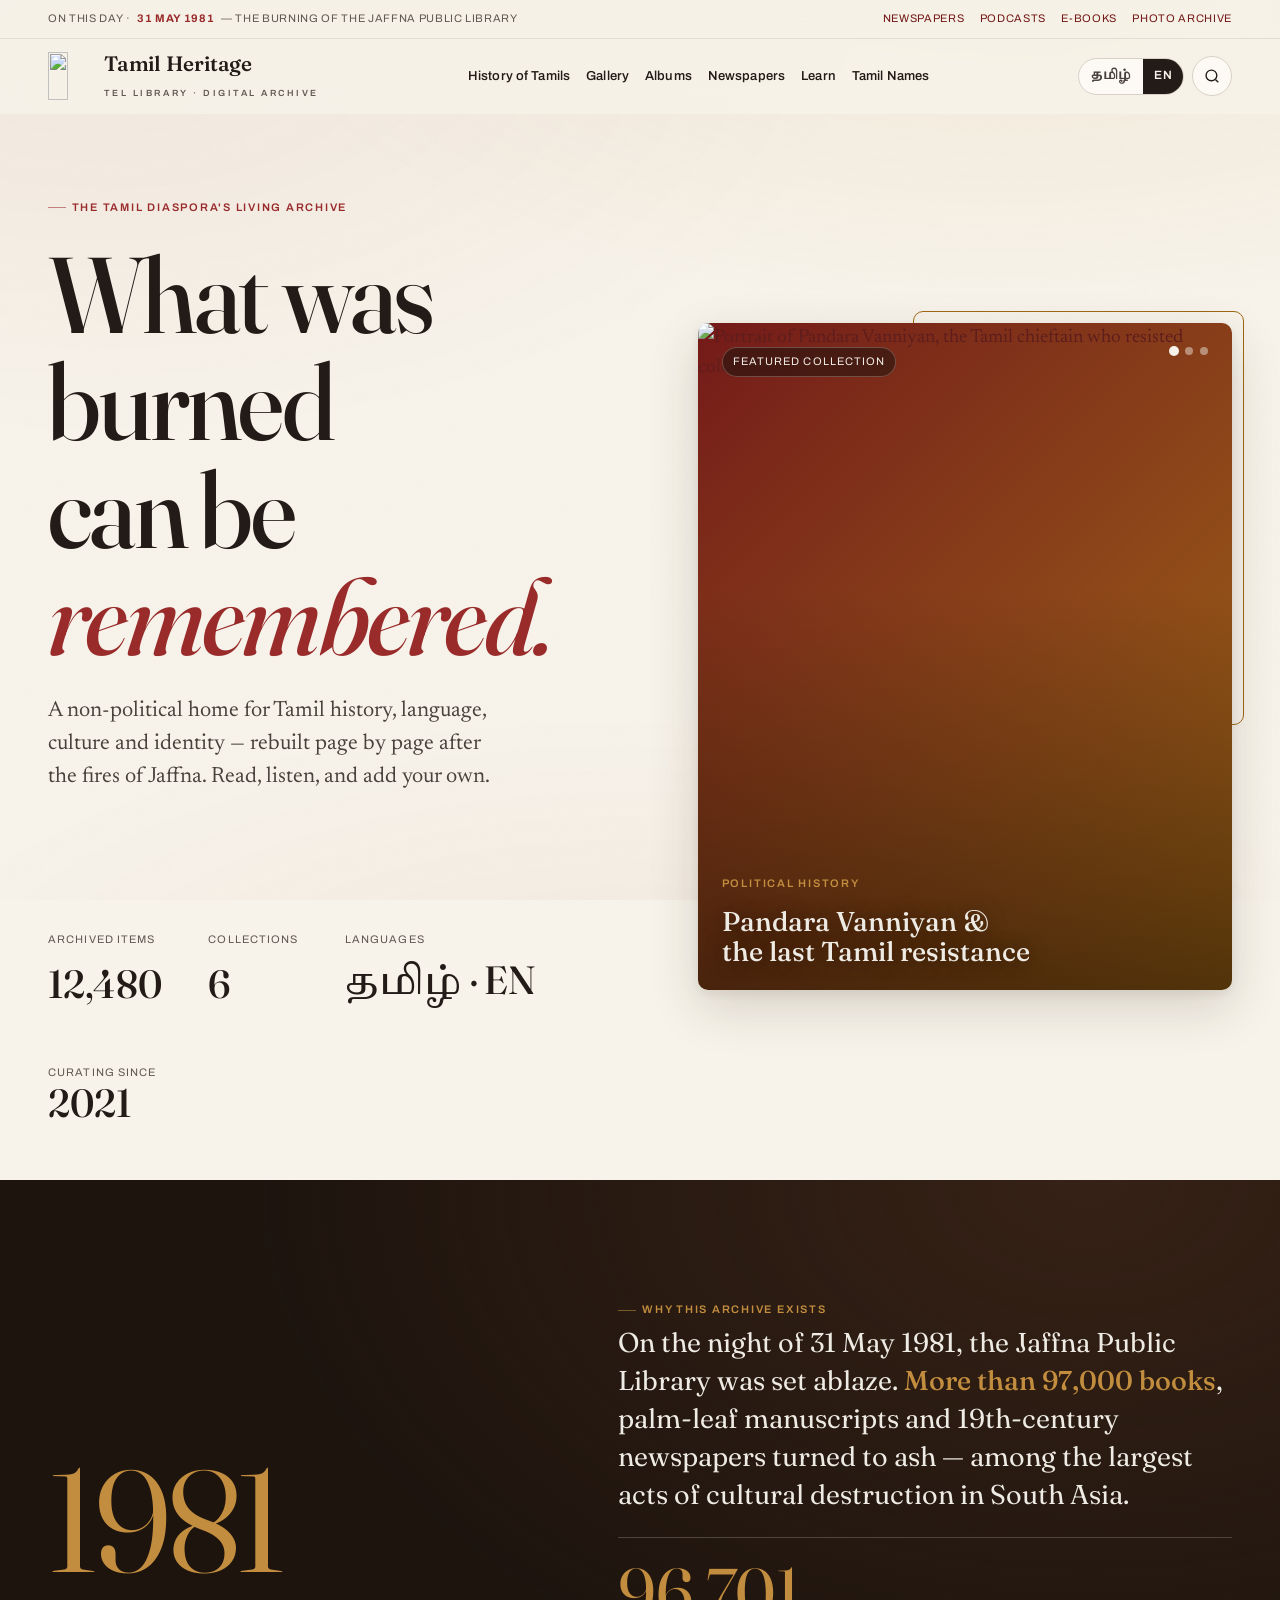
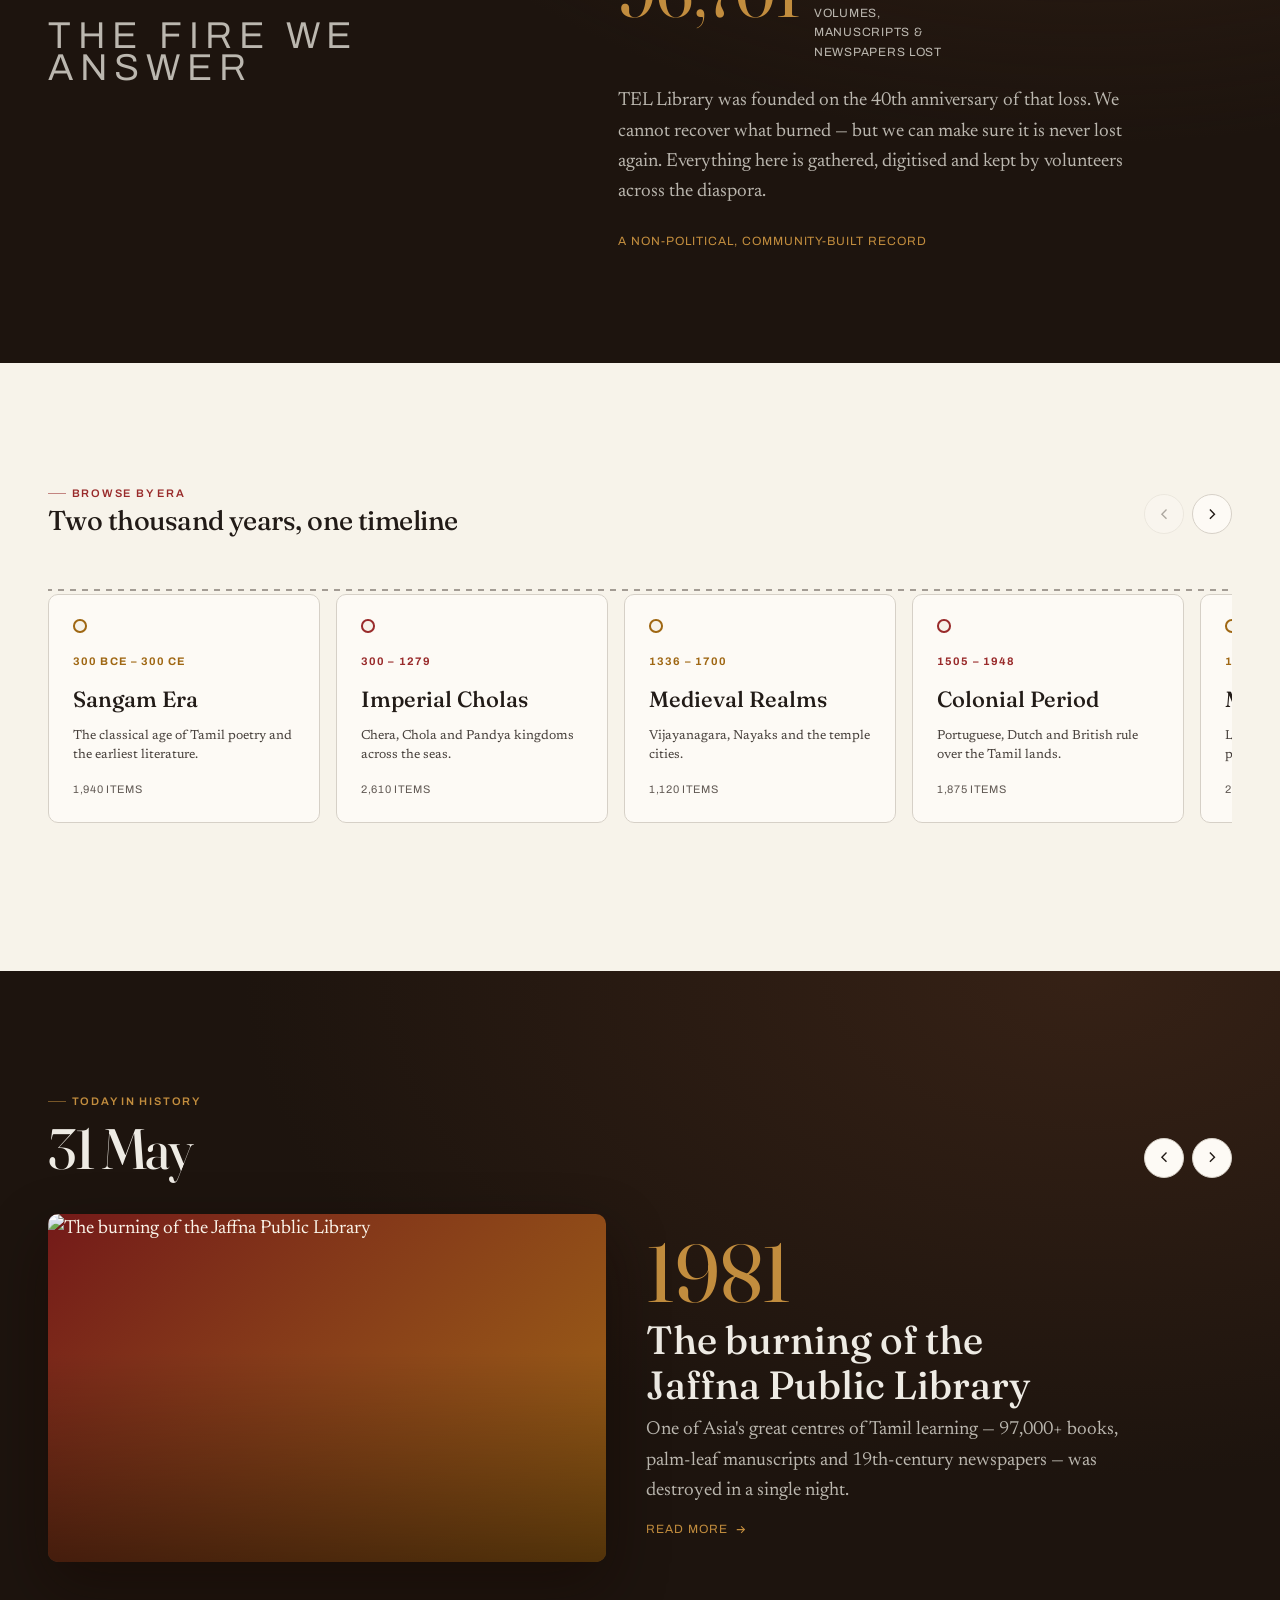
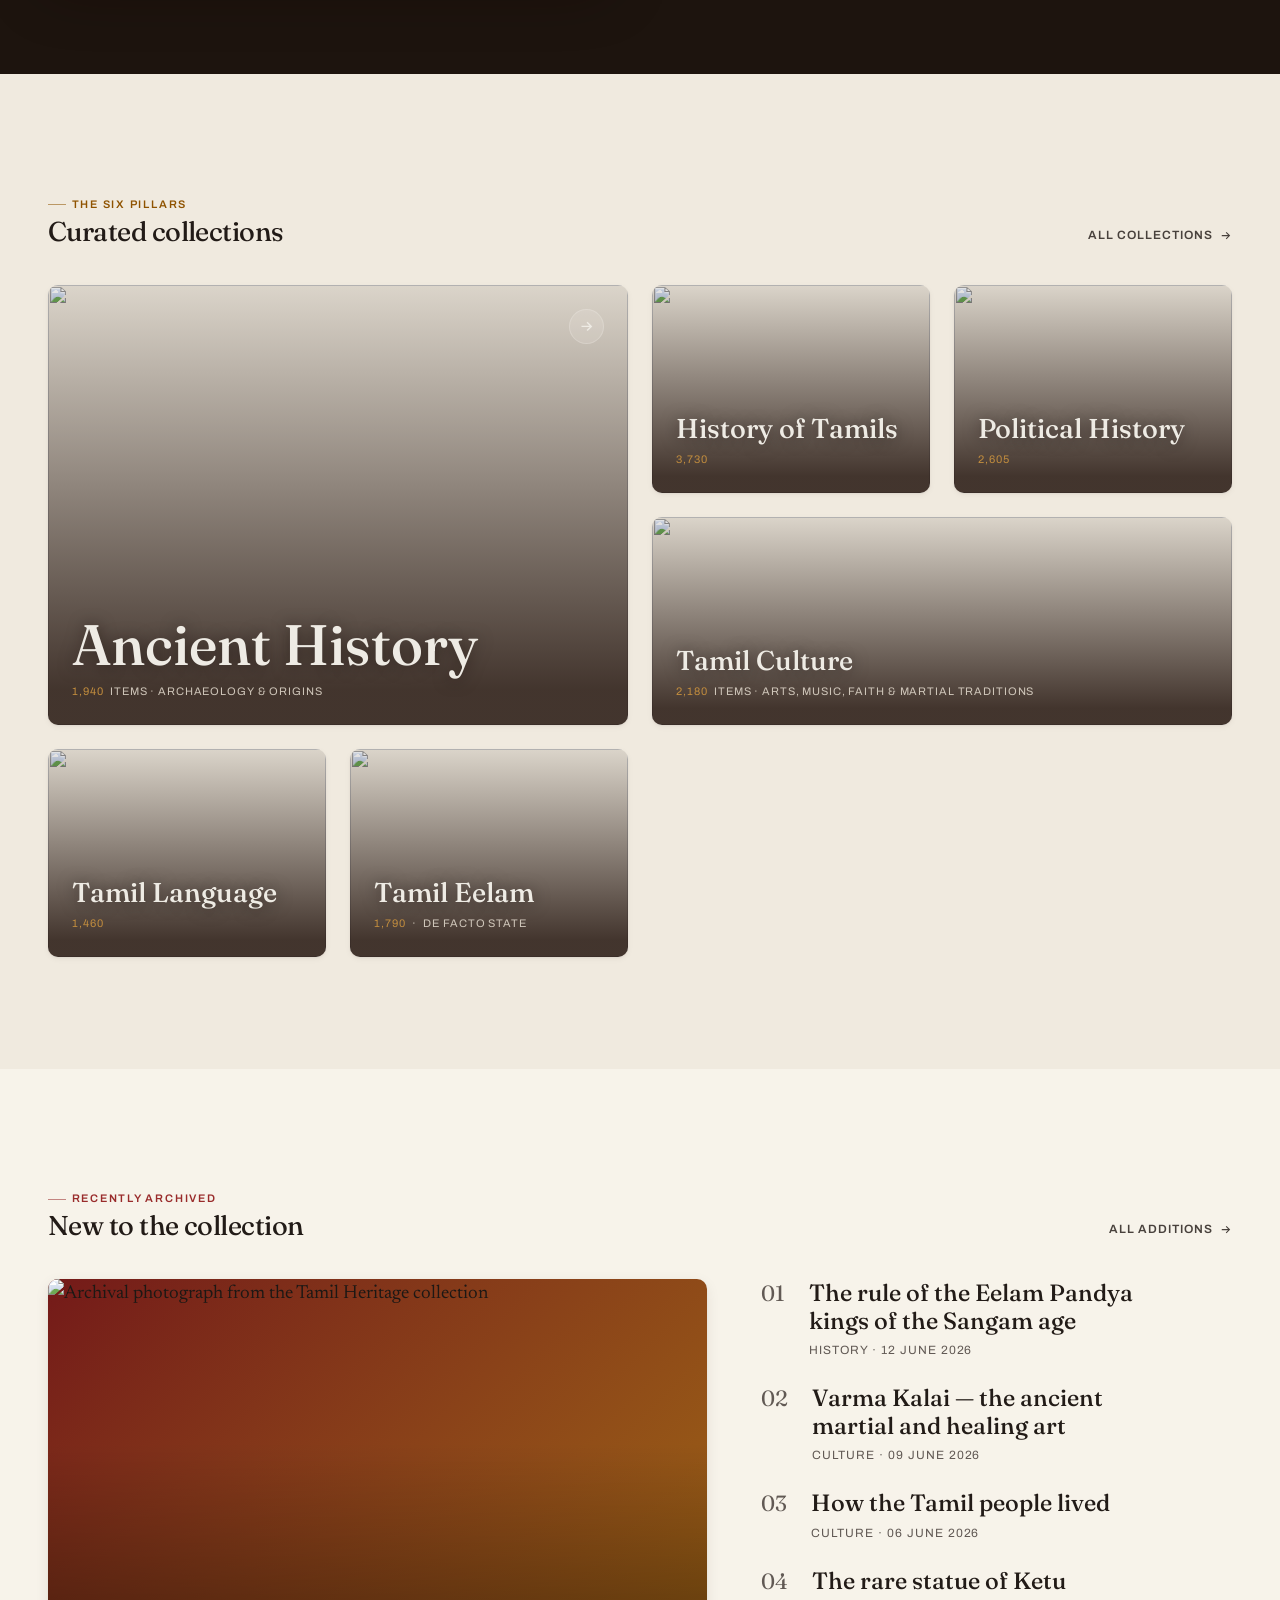
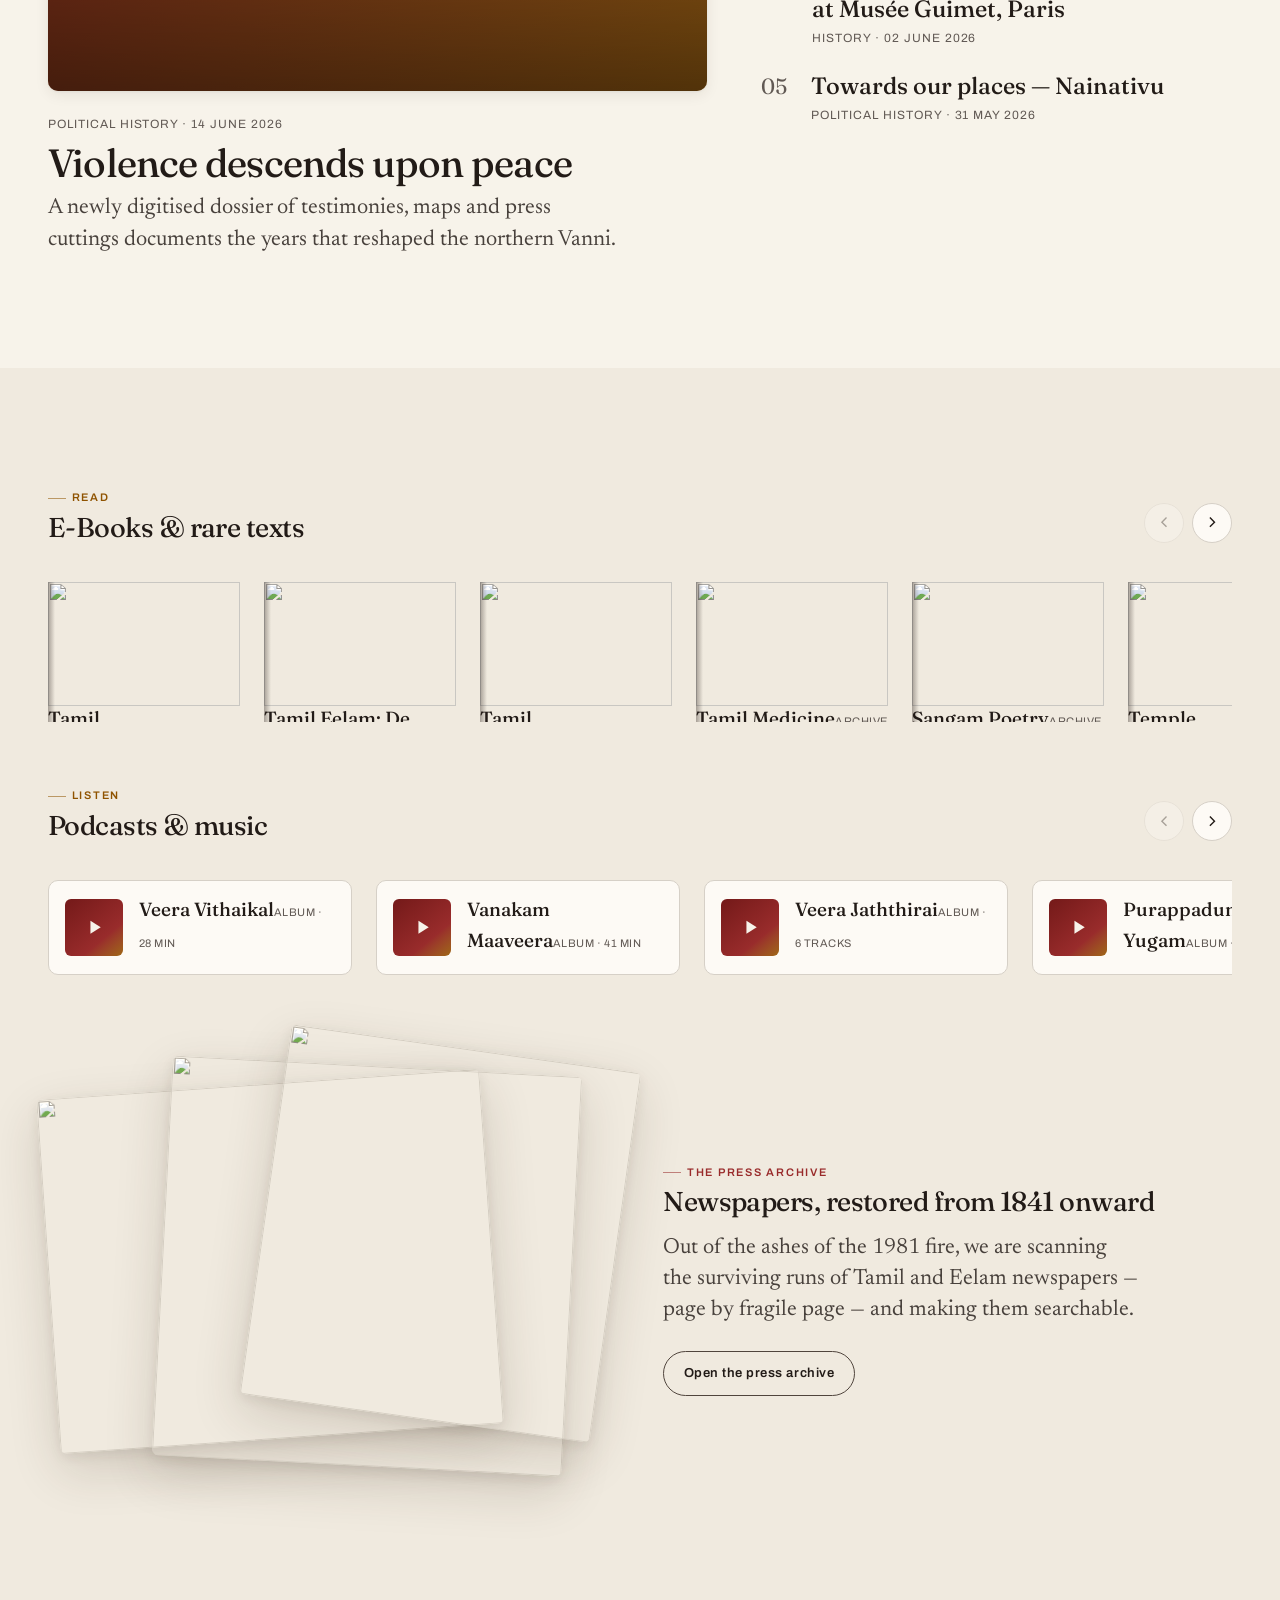
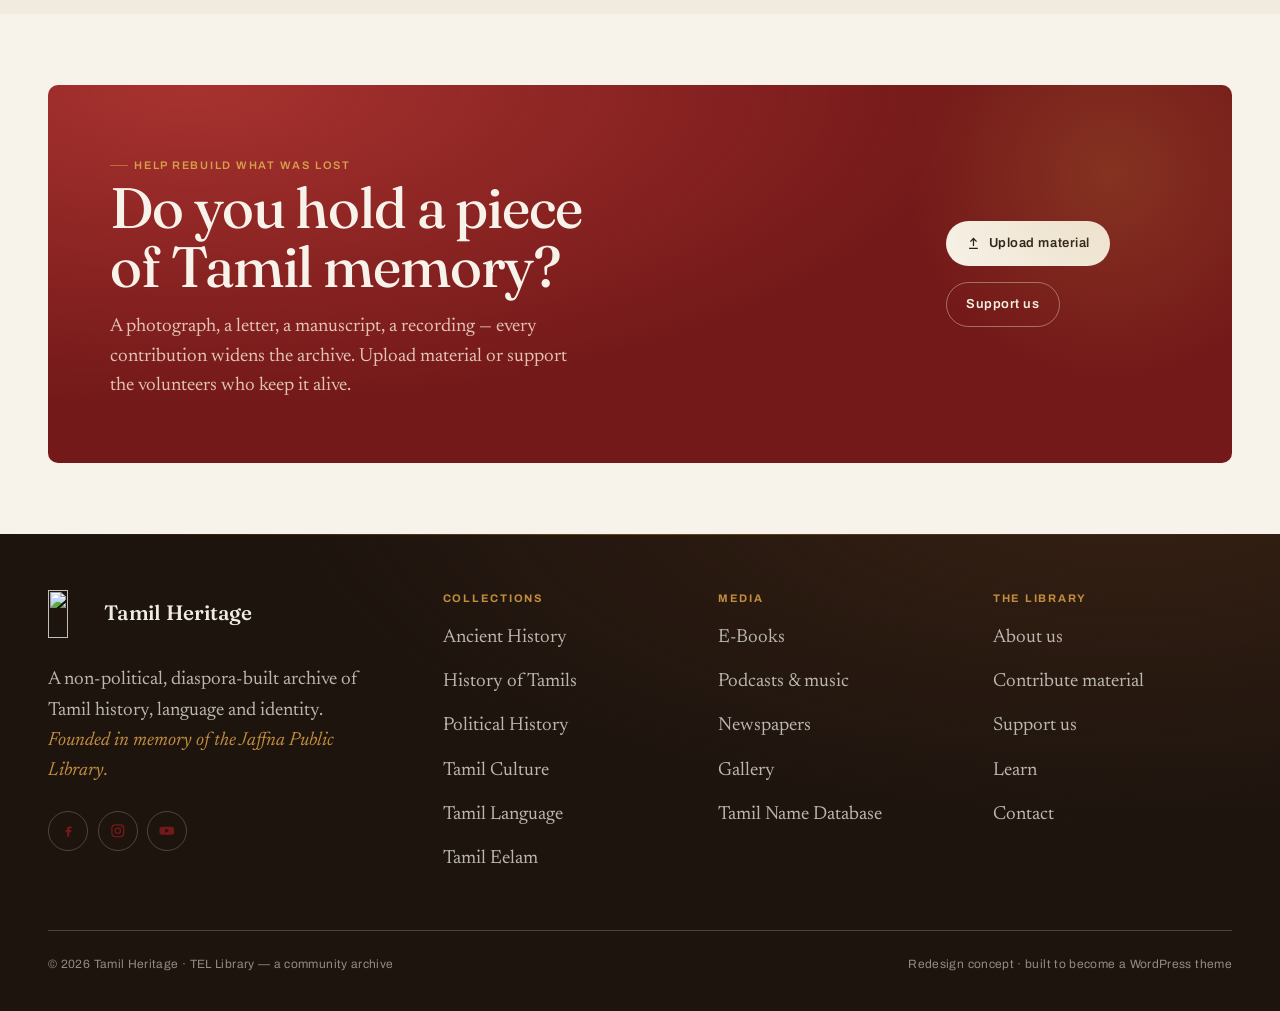
==== commit 2d599d89: "feat: Phase 1 refinements — About page, Today-in-History, 1981 count-up, rotating hero - new About p" ====
--- a/index.html
+++ b/index.html
@@ -19,6 +19,7 @@
 <link rel="stylesheet" href="styles/timeline.css" />
 <link rel="stylesheet" href="styles/collections.css" />
 <link rel="stylesheet" href="styles/media.css" />
+<link rel="stylesheet" href="styles/today.css" />
 <link rel="stylesheet" href="styles/footer.css" />
 <link rel="stylesheet" href="styles/i18n.css" />
 </head>
@@ -99,16 +100,41 @@
         </dl>
       </div>
 
-      <figure class="hero__feature" data-reveal data-reveal-delay="120">
-        <div class="fig hero__fig">
-          <span class="hero__badge" data-i18n="hero.badge">Featured collection</span>
-          <img src="https://telibrary.com/wp-content/uploads/2025/10/Pandaravanniyan-1024x703.png"
-               alt="Portrait of Pandara Vanniyan, the Tamil chieftain who resisted colonial rule"
-               width="1024" height="703" fetchpriority="high" />
-          <figcaption class="hero__caption">
-            <span class="kicker kicker--bare" data-i18n="hero.feat.kicker">Political History</span>
-            <h2 data-i18n="hero.feat.title">Pandara Vanniyan &amp; the last Tamil resistance</h2>
-          </figcaption>
+      <figure class="hero__feature" data-reveal data-reveal-delay="120" data-hero-slider aria-roledescription="carousel" aria-label="Featured stories">
+        <span class="hero__badge" data-i18n="hero.badge">Featured collection</span>
+        <div class="hero__slides">
+          <a class="hero__slide is-active" href="article.html">
+            <span class="fig">
+              <img src="https://telibrary.com/wp-content/uploads/2025/10/Pandaravanniyan-1024x703.png" alt="Portrait of Pandara Vanniyan, the Tamil chieftain who resisted colonial rule" width="1024" height="703" fetchpriority="high" />
+            </span>
+            <span class="hero__caption">
+              <span class="kicker kicker--bare" data-i18n="hero.feat.kicker">Political History</span>
+              <span class="hero__slide-title" data-i18n="hero.feat.title">Pandara Vanniyan &amp; the last Tamil resistance</span>
+            </span>
+          </a>
+          <a class="hero__slide" href="article.html">
+            <span class="fig">
+              <img src="https://telibrary.com/wp-content/uploads/2025/06/te1-10-1024x683.jpg" alt="" width="1024" height="683" loading="lazy" />
+            </span>
+            <span class="hero__caption">
+              <span class="kicker kicker--bare" data-i18n="hero.feat2.kicker">Culture</span>
+              <span class="hero__slide-title" data-i18n="hero.feat2.title">Varma Kalai — the ancient martial and healing art</span>
+            </span>
+          </a>
+          <a class="hero__slide" href="article.html">
+            <span class="fig">
+              <img src="https://telibrary.com/wp-content/uploads/2026/01/te2-2-1024x683.jpg" alt="" width="1024" height="683" loading="lazy" />
+            </span>
+            <span class="hero__caption">
+              <span class="kicker kicker--bare" data-i18n="hero.feat3.kicker">Political History</span>
+              <span class="hero__slide-title" data-i18n="hero.feat3.title">Violence descends upon peace</span>
+            </span>
+          </a>
+        </div>
+        <div class="hero__dots" role="group" aria-label="Choose featured story">
+          <button class="hero__dot is-active" type="button" aria-label="Story 1"></button>
+          <button class="hero__dot" type="button" aria-label="Story 2"></button>
+          <button class="hero__dot" type="button" aria-label="Story 3"></button>
         </div>
       </figure>
     </div>
@@ -125,6 +151,10 @@
           <strong>More than 97,000 books</strong>, palm-leaf manuscripts and 19th-century
           newspapers turned to ash — among the largest acts of cultural destruction in South Asia.
         </blockquote>
+        <p class="mission__stat" data-reveal data-reveal-delay="80">
+          <span class="mission__num" data-count="97000" data-count-suffix="+">0</span>
+          <span class="mission__num-label" data-i18n="mission.lost">volumes, manuscripts &amp; newspapers lost</span>
+        </p>
         <p class="mission__text" data-reveal data-reveal-delay="120" data-i18n="mission.text">
           TEL Library was founded on the 40th anniversary of that loss. We cannot recover
           what burned — but we can make sure it is never lost again. Everything here is
@@ -156,6 +186,31 @@
       <a class="era" href="archive.html"><span class="era__dot"></span><span class="era__years">1505 – 1948</span><span class="era__name" data-i18n="era.col.n">Colonial Period</span><span class="era__desc" data-i18n="era.col.d">Portuguese, Dutch and British rule over the Tamil lands.</span><span class="era__count">1,875 <span data-i18n="era.items">items</span></span></a>
       <a class="era" href="archive.html"><span class="era__dot"></span><span class="era__years">1948 – present</span><span class="era__name" data-i18n="era.modern.n">Modern Tamil Nadu</span><span class="era__desc" data-i18n="era.modern.d">Language movements, cinema, politics and renaissance.</span><span class="era__count">2,330 <span data-i18n="era.items">items</span></span></a>
       <a class="era" href="archive.html"><span class="era__dot"></span><span class="era__years">1976 – 2009</span><span class="era__name" data-i18n="era.eelam.n">Tamil Eelam</span><span class="era__desc" data-i18n="era.eelam.d">The de facto state, the conflict and the diaspora.</span><span class="era__count">2,605 <span data-i18n="era.items">items</span></span></a>
+    </div>
+  </section>
+
+  <!-- ================= TODAY IN HISTORY ================= -->
+  <section class="section band-ink today" aria-labelledby="today-heading" data-today>
+    <div class="wrap today__inner">
+      <div class="today__head">
+        <div>
+          <p class="kicker" style="color:var(--ochre)" data-i18n="today.k">Today in history</p>
+          <h2 class="today__date" id="today-heading" data-today-date>—</h2>
+        </div>
+        <div class="today__nav">
+          <button class="icon-btn" type="button" data-today-prev aria-label="Previous event"><svg aria-hidden="true" focusable="false" viewBox="0 0 24 24" fill="none" stroke="currentColor" stroke-width="1.8"><path d="M15 6l-6 6 6 6"/></svg></button>
+          <button class="icon-btn" type="button" data-today-next aria-label="Next event"><svg aria-hidden="true" focusable="false" viewBox="0 0 24 24" fill="none" stroke="currentColor" stroke-width="1.8"><path d="M9 6l6 6-6 6"/></svg></button>
+        </div>
+      </div>
+      <a class="today__card hovers" href="article.html">
+        <span class="fig today__fig"><img data-today-img src="https://telibrary.com/wp-content/uploads/2025/05/te1-1024x683.jpg" alt="" width="1024" height="683" /></span>
+        <span class="today__body">
+          <span class="today__year" data-today-year>—</span>
+          <span class="today__title" data-today-title>—</span>
+          <span class="today__text" data-today-text>—</span>
+          <span class="today__more"><span data-i18n="today.more">Read more</span> <svg aria-hidden="true" focusable="false" viewBox="0 0 24 24" fill="none" stroke="currentColor" stroke-width="2"><path d="M5 12h14M13 6l6 6-6 6"/></svg></span>
+        </span>
+      </a>
     </div>
   </section>
 
@@ -362,7 +417,7 @@
     <nav class="footer__col" aria-label="About">
       <h4 data-i18n="foot.lib">The Library</h4>
       <ul>
-        <li><a href="#" data-i18n="foot.about">About us</a></li>
+        <li><a href="about.html" data-i18n="foot.about">About us</a></li>
         <li><a href="#contribute" data-i18n="foot.contrib">Contribute material</a></li>
         <li><a href="#" data-i18n="contrib.sup">Support us</a></li>
         <li><a href="learn.html" data-i18n="nav.learn">Learn</a></li>
@@ -380,6 +435,9 @@
 <script src="scripts/i18n.js" defer></script>
 <script src="scripts/nav.js" defer></script>
 <script src="scripts/rail.js" defer></script>
+<script src="scripts/hero-feature.js" defer></script>
+<script src="scripts/today.js" defer></script>
+<script src="scripts/count.js" defer></script>
 <script src="scripts/reveal.js" defer></script>
 </body>
 </html>
--- a/styles/hero.css
+++ b/styles/hero.css
@@ -66,14 +66,9 @@
   color: var(--ink-faint);
 }
 
-/* Featured visual: layered editorial frame */
+/* Featured visual: layered editorial frame + crossfade slider */
 .hero__feature { position: relative; }
-.hero__fig {
-  aspect-ratio: 4 / 5;
-  border-radius: var(--radius-lg);
-  box-shadow: var(--shadow-lg);
-}
-.hero__fig::before {
+.hero__feature::before { /* decorative ochre offset frame */
   content: "";
   position: absolute;
   inset: -0.75rem -0.75rem auto auto;
@@ -83,6 +78,24 @@
   border-radius: var(--radius-lg);
   z-index: -1;
 }
+.hero__slides {
+  position: relative;
+  aspect-ratio: 4 / 5;
+  border-radius: var(--radius-lg);
+  box-shadow: var(--shadow-lg);
+  overflow: hidden;
+  isolation: isolate;
+}
+.hero__slide {
+  position: absolute;
+  inset: 0;
+  opacity: 0;
+  visibility: hidden;
+  text-decoration: none;
+  transition: opacity var(--dur-slow) var(--ease-out), visibility var(--dur-slow);
+}
+.hero__slide.is-active { opacity: 1; visibility: visible; }
+.hero__slide .fig { position: absolute; inset: 0; }
 .hero__caption {
   position: absolute;
   inset-inline: var(--space-md);
@@ -91,17 +104,41 @@
   color: var(--on-dark);
 }
 .hero__caption .kicker { color: var(--ochre); }
-.hero__caption h2 {
+.hero__slide-title {
+  display: block;
+  font-family: var(--font-display);
   color: var(--on-dark);
   font-size: var(--text-lg);
+  font-weight: 480;
+  line-height: 1.12;
   margin-block-start: 0.4rem;
+  text-wrap: balance;
   text-shadow: 0 1px 18px oklch(15% 0.02 50 / 0.5);
 }
+.hero__dots {
+  position: absolute;
+  inset-block-start: var(--space-md);
+  inset-inline-end: var(--space-md);
+  z-index: 4;
+  display: flex;
+  gap: 0.45rem;
+}
+.hero__dot {
+  inline-size: 0.5rem;
+  block-size: 0.5rem;
+  border-radius: 50%;
+  border: 0;
+  padding: 0;
+  cursor: pointer;
+  background: oklch(96% 0.01 85 / 0.45);
+  transition: background-color var(--dur-fast), transform var(--dur-fast);
+}
+.hero__dot.is-active { background: var(--paper); transform: scale(1.25); }
 .hero__badge {
   position: absolute;
   inset-block-start: var(--space-md);
   inset-inline-start: var(--space-md);
-  z-index: 2;
+  z-index: 4;
   background: oklch(20% 0.02 50 / 0.55);
   backdrop-filter: blur(6px);
   border: 1px solid oklch(94% 0.01 85 / 0.25);
@@ -151,3 +188,31 @@
   text-transform: uppercase;
   color: var(--ochre);
 }
+
+/* Scroll-triggered count-up (1981 story) */
+.mission__stat {
+  margin-block-start: var(--space-md);
+  padding-block-start: var(--space-md);
+  border-block-start: 1px solid var(--line-dark);
+  display: flex;
+  align-items: baseline;
+  gap: 0.85rem;
+  flex-wrap: wrap;
+}
+.mission__num {
+  font-family: var(--font-display);
+  font-size: clamp(2.75rem, 1.5rem + 3.5vw, 4.5rem);
+  font-weight: 400;
+  font-variation-settings: "opsz" 144;
+  line-height: 0.9;
+  color: var(--ochre);
+  font-variant-numeric: tabular-nums;
+}
+.mission__num-label {
+  font-family: var(--font-ui);
+  font-size: var(--text-xs);
+  letter-spacing: 0.06em;
+  text-transform: uppercase;
+  color: var(--on-dark-soft);
+  max-inline-size: 20ch;
+}
--- a/styles/today.css
+++ b/styles/today.css
@@ -0,0 +1,75 @@
+/* ============================================================
+   TEL Library — "Today in history" band (home)
+   ============================================================ */
+
+.today__head {
+  display: flex;
+  align-items: flex-end;
+  justify-content: space-between;
+  gap: var(--space-md);
+  flex-wrap: wrap;
+  margin-block-end: var(--space-lg);
+}
+.today__date {
+  font-family: var(--font-display);
+  font-size: var(--text-2xl);
+  font-variation-settings: "opsz" 144;
+  color: var(--on-dark);
+  line-height: 1;
+  margin-block-start: 0.4rem;
+}
+.today__nav { display: flex; gap: 0.5rem; }
+
+.today__card {
+  display: grid;
+  grid-template-columns: 1fr 1.05fr;
+  gap: clamp(1.25rem, 0.5rem + 2.5vw, 3rem);
+  align-items: center;
+  text-decoration: none;
+  color: var(--on-dark);
+}
+@media (max-width: 760px) { .today__card { grid-template-columns: 1fr; gap: var(--space-md); } }
+
+.today__fig {
+  aspect-ratio: 16 / 10;
+  border-radius: var(--radius-lg);
+  box-shadow: var(--shadow-ink);
+}
+
+.today__body { display: grid; gap: 0.55rem; }
+.today__year {
+  font-family: var(--font-display);
+  font-size: var(--text-3xl);
+  font-variation-settings: "opsz" 144;
+  font-weight: 400;
+  color: var(--ochre);
+  line-height: 0.9;
+}
+.today__title {
+  font-family: var(--font-display);
+  font-size: var(--text-xl);
+  font-weight: 480;
+  line-height: 1.12;
+  color: var(--on-dark);
+  text-wrap: balance;
+  transition: color var(--dur-fast) var(--ease-out);
+}
+.today__card:hover .today__title { color: var(--ochre); }
+.today__text {
+  color: var(--on-dark-soft);
+  line-height: 1.6;
+  max-inline-size: 48ch;
+}
+.today__more {
+  margin-block-start: 0.3rem;
+  font-family: var(--font-ui);
+  font-size: var(--text-xs);
+  letter-spacing: 0.08em;
+  text-transform: uppercase;
+  color: var(--ochre);
+  display: inline-flex;
+  align-items: center;
+  gap: 0.5em;
+}
+.today__more svg { inline-size: 1.1em; transition: transform var(--dur-fast) var(--ease-out); }
+.today__card:hover .today__more svg { transform: translateX(3px); }
--- a/styles/i18n.css
+++ b/styles/i18n.css
@@ -122,3 +122,8 @@
 html.ta .section-head { align-items: baseline; column-gap: var(--space-sm); }
 html.ta .section-head > div { flex: 1 1 16rem; min-inline-size: 0; }
 html.ta .see-all { letter-spacing: 0.02em; flex-shrink: 0; }
+
+/* Phase-1 additions: today-in-history + mission count-up + hero slider */
+html.ta .today__date, html.ta .today__title, html.ta .hero__slide-title { font-family: var(--font-tamil); line-height: 1.26; }
+html.ta .today__text { font-family: var(--font-tamil); line-height: 1.7; }
+html.ta .today__more, html.ta .mission__num-label { font-family: var(--font-tamil-ui); text-transform: none; letter-spacing: 0.02em; }
